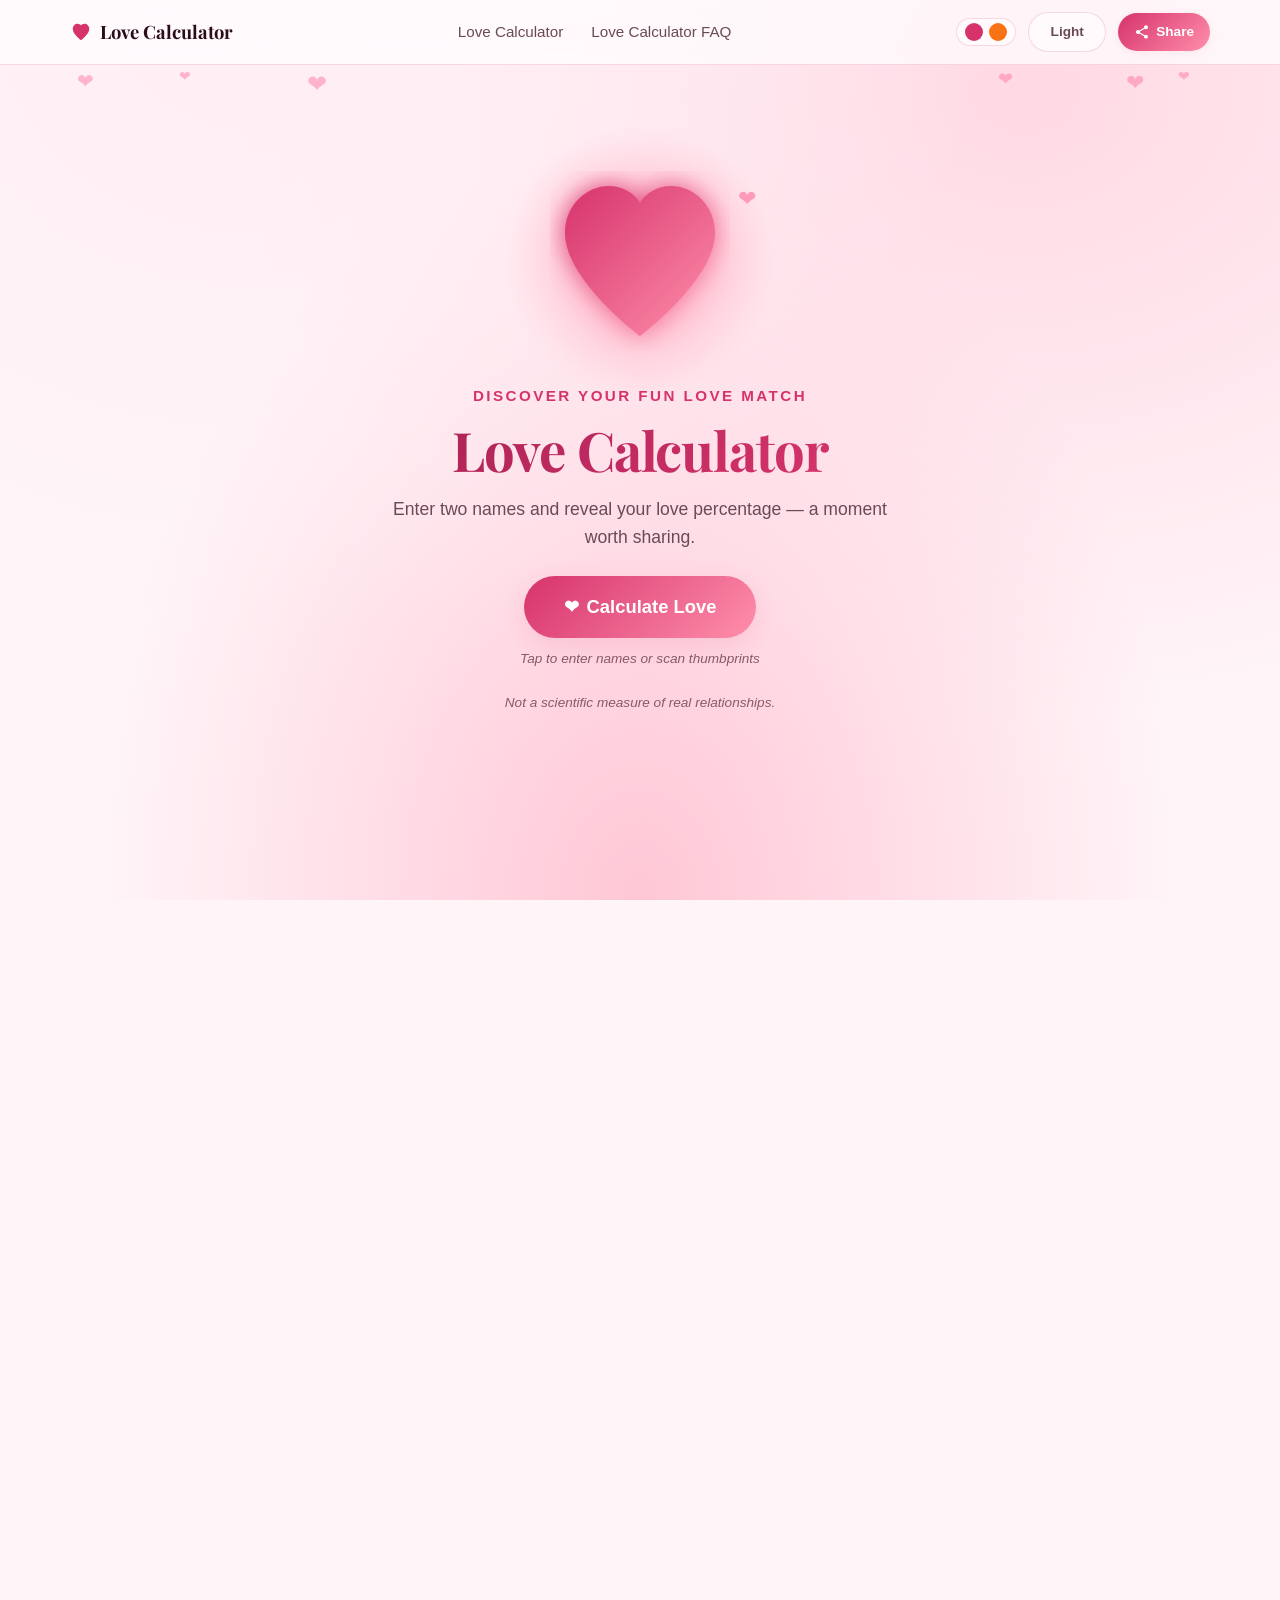
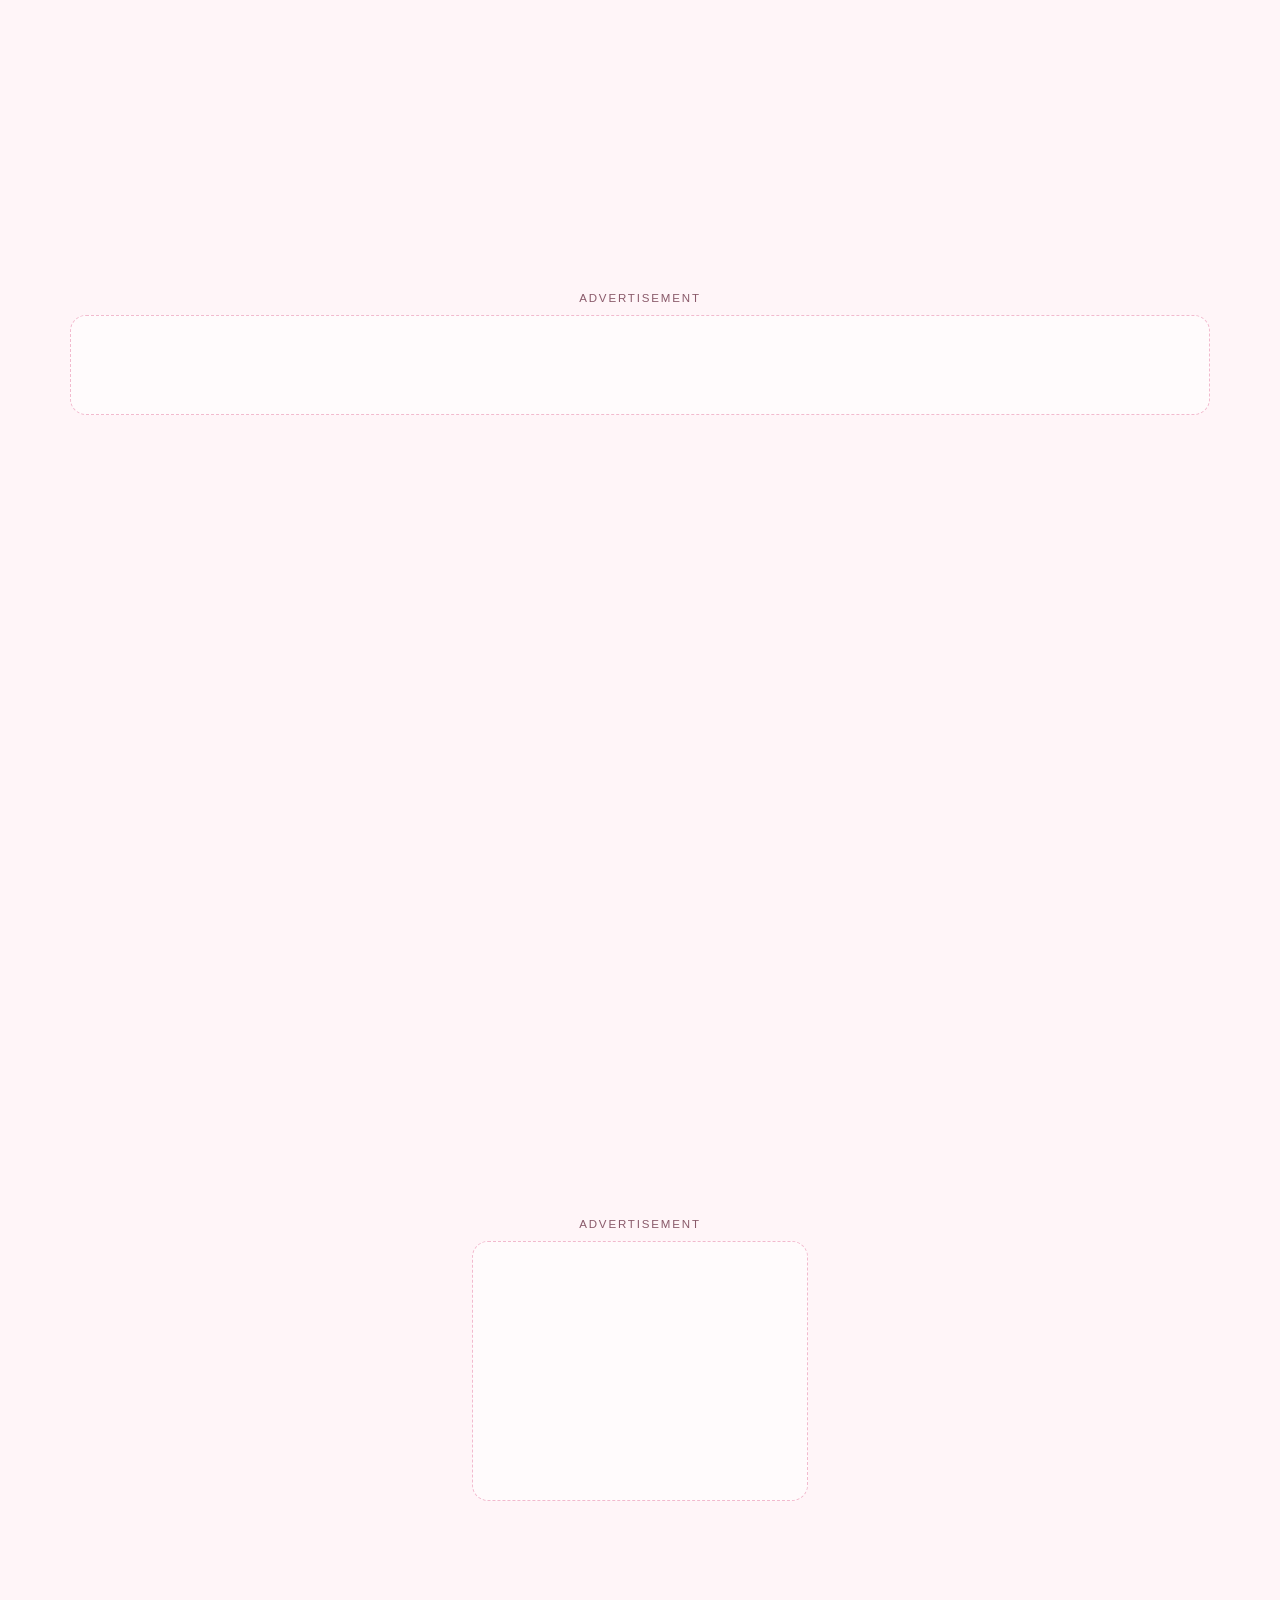
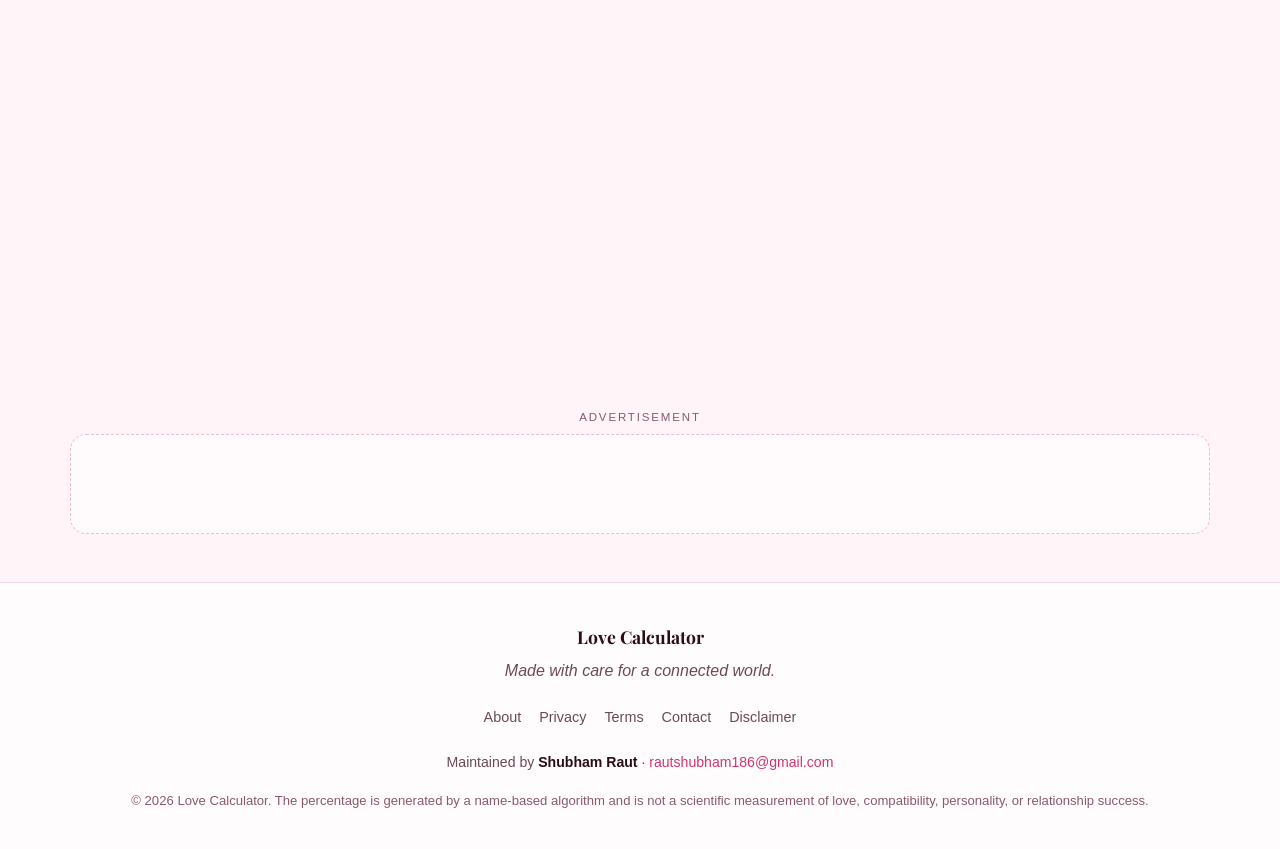
==== index.html @ 9499180d "Add files via upload" ====
<!doctype html>
<html lang="en">
<head>
  <meta charset="utf-8" />
  <meta name="viewport" content="width=device-width, initial-scale=1, viewport-fit=cover" />

  <!-- SEO meta is finalized by seo.js at runtime; these are safe static fallbacks. -->
  <title>Love Calculator — Fun Love Match Percentage</title>
  <meta name="description" content="Enter two names and reveal your love percentage. Original algorithm, full Unicode support, mobile-first, accessible, privacy-friendly." />
  <link rel="canonical" href="https://example.com/love-calculator/" />
  <meta name="robots" content="index,follow,max-image-preview:large" />
  <meta name="theme-color" content="#fff5f8" />

  <!-- Open Graph -->
  <meta property="og:type" content="website" />
  <meta property="og:site_name" content="Love Calculator" />
  <meta property="og:title" content="Love Calculator — Fun Love Match Percentage" />
  <meta property="og:description" content="Enter two names and reveal your love percentage. Original algorithm, full Unicode support, mobile-first, accessible, privacy-friendly." />
  <meta property="og:url" content="https://example.com/love-calculator/" />
  <meta property="og:image" content="https://example.com/love-calculator/og-cover.png" />
  <meta property="og:image:alt" content="Two names inside a glowing heart with a love percentage." />

  <!-- Twitter / X -->
  <meta name="twitter:card" content="summary_large_image" />
  <meta name="twitter:title" content="Love Calculator — Fun Love Match Percentage" />
  <meta name="twitter:description" content="Enter two names and reveal your love percentage. Original algorithm, full Unicode support, mobile-first, accessible, privacy-friendly." />
  <meta name="twitter:image" content="https://example.com/love-calculator/og-cover.png" />
  <meta name="twitter:image:alt" content="Two names inside a glowing heart with a love percentage." />

  <!-- Favicon (inline SVG heart) -->
  <link rel="icon" href="data:image/svg+xml;utf8,<svg xmlns='http://www.w3.org/2000/svg' viewBox='0 0 32 32'><path fill='%23d6336c' d='M16 28S4 19 4 11.5C4 7 7.5 4 11 4c2.2 0 4.1 1.1 5 2.7C16.9 5.1 18.8 4 21 4c3.5 0 7 3 7 7.5C28 19 16 28 16 28z'/></svg>" />

  <!-- Fonts -->
  <link rel="preconnect" href="https://fonts.googleapis.com" />
  <link rel="preconnect" href="https://fonts.gstatic.com" crossorigin />
  <link rel="stylesheet" href="https://fonts.googleapis.com/css2?family=Playfair+Display:wght@600;700;800&display=swap" />

  <!-- App styles -->
  <link rel="stylesheet" href="styles.css" />

  <!-- Prevent theme flash: apply stored theme + palette before paint -->
  <script>
    (function () {
      try {
        var stored = localStorage.getItem('lc-theme');
        var theme = (stored === 'light' || stored === 'dark') ? stored : 'light';
        document.documentElement.setAttribute('data-theme', theme);
        var palette = localStorage.getItem('lc-palette');
        var validPalettes = ['rose', 'midnight', 'ocean', 'aurora', 'sunset'];
        if (!palette || validPalettes.indexOf(palette) === -1) palette = 'rose';
        document.documentElement.setAttribute('data-palette', palette);
      } catch (e) {
        document.documentElement.setAttribute('data-theme', 'light');
        document.documentElement.setAttribute('data-palette', 'rose');
      }
    })();
  </script>
</head>
<body>
  <!-- =================================================================
       A. Header / Nav
       ================================================================= -->
  <header class="lc-header" role="banner">
    <div class="lc-header__inner">
      <a href="#top" class="lc-brand" aria-label="Love Calculator — home">
        <span class="lc-brand__heart" aria-hidden="true"></span>
        <span id="lc-brand">Love Calculator</span>
      </a>
      <nav class="lc-nav" aria-label="Primary">
        <a href="#calculator" id="lc-nav-calculator">Love Calculator</a>
        <a href="#faq" id="lc-nav-faq">Love Calculator FAQ</a>
      </nav>
      <div class="lc-header-controls">
        <div class="lc-palette-picker" role="radiogroup" aria-label="Color theme">
          <button type="button" class="lc-palette-swatch" data-palette="rose"    aria-label="Rose Romance palette"  style="--swatch-color:#d6336c"></button>
          <button type="button" class="lc-palette-swatch" data-palette="sunset"  aria-label="Sunset Glow palette"   style="--swatch-color:#f97316"></button>
        </div>
        <button type="button" class="lc-theme-toggle" id="lc-theme-toggle" aria-label="Light / Dark. Click to change.">Light</button>
        <button type="button" class="lc-share-site-btn" id="lc-share-site" aria-label="Share this website">
          <svg viewBox="0 0 24 24" aria-hidden="true"><path fill="currentColor" d="M18 16.08c-.76 0-1.44.3-1.96.77L8.91 12.7c.05-.23.09-.46.09-.7s-.04-.47-.09-.7l7.05-4.11c.54.5 1.25.81 2.04.81 1.66 0 3-1.34 3-3s-1.34-3-3-3-3 1.34-3 3c0 .24.04.47.09.7L8.04 9.81C7.5 9.31 6.79 9 6 9c-1.66 0-3 1.34-3 3s1.34 3 3 3c.79 0 1.5-.31 2.04-.81l7.12 4.16c-.05.21-.08.43-.08.65 0 1.61 1.31 2.92 2.92 2.92s2.92-1.31 2.92-2.92-1.31-2.92-2.92-2.92z"/></svg>
          <span>Share</span>
        </button>
      </div>
    </div>
  </header>

  <!-- Desktop sidebar ads (visible only on wide screens via CSS) -->
  <aside class="lc-sidebar-ad lc-sidebar-ad--left" aria-label="Advertisement">
    <span class="lc-ad-label">Advertisement</span>
    <div class="lc-ad__slot"><!-- AdSense sidebar left — replace at deploy --></div>
  </aside>
  <aside class="lc-sidebar-ad lc-sidebar-ad--right" aria-label="Advertisement">
    <span class="lc-ad-label">Advertisement</span>
    <div class="lc-ad__slot"><!-- AdSense sidebar right — replace at deploy --></div>
  </aside>

  <main id="top">
    <!-- =================================================================
         B. Hero
         ================================================================= -->
    <section class="lc-hero" aria-labelledby="lc-hero-title">
      <div class="lc-hero__deco" aria-hidden="true">
        <span style="left:6%;  font-size:20px; animation-delay: 0s;">&#10084;</span>
        <span style="left:14%; font-size:14px; animation-delay: 1.5s;">&#10084;</span>
        <span style="left:24%; font-size:24px; animation-delay: 3s;">&#10084;</span>
        <span style="left:78%; font-size:18px; animation-delay: 0.8s;">&#10084;</span>
        <span style="left:88%; font-size:22px; animation-delay: 2.2s;">&#10084;</span>
        <span style="left:92%; font-size:14px; animation-delay: 4s;">&#10084;</span>
      </div>
      <div class="lc-hero__inner">
        <div class="lc-hero__visual" aria-hidden="true">
          <svg class="lc-hero__heart-svg" viewBox="0 0 32 32">
            <defs>
              <linearGradient id="lc-heart-grad" x1="0%" y1="0%" x2="100%" y2="100%">
                <stop offset="0%" stop-color="var(--lc-primary)"/>
                <stop offset="100%" stop-color="var(--lc-accent)"/>
              </linearGradient>
              <filter id="lc-heart-glow">
                <feGaussianBlur stdDeviation="2" result="blur"/>
                <feMerge>
                  <feMergeNode in="blur"/>
                  <feMergeNode in="SourceGraphic"/>
                </feMerge>
              </filter>
            </defs>
            <path d="M16 28S4 19 4 11.5C4 7 7.5 4 11 4c2.2 0 4.1 1.1 5 2.7C16.9 5.1 18.8 4 21 4c3.5 0 7 3 7 7.5C28 19 16 28 16 28z"
                  fill="url(#lc-heart-grad)" filter="url(#lc-heart-glow)"/>
          </svg>
        </div>
        <p class="lc-hero__subtitle" id="lc-hero-subtitle">Discover your fun Love Match</p>
        <h1 class="lc-hero__title" id="lc-hero-title">Love Calculator</h1>
        <p class="lc-hero__desc" id="lc-hero-desc">Enter two names and reveal your love percentage — a moment worth sharing.</p>
        <button type="button" class="lc-hero__cta" id="lc-hero-cta">
          <span aria-hidden="true">&#10084;</span>
          <span id="lc-hero-cta-text">Calculate Love</span>
        </button>
        <p class="lc-hero__cta-hint" id="lc-hero-cta-hint">Tap to enter names or scan thumbprints</p>
        <p class="lc-hero__disclaimer" id="lc-hero-disclaimer">Not a scientific measure of real relationships.</p>
      </div>
    </section>

    <!-- =================================================================
         C. Calculator card
         ================================================================= -->
    <section class="lc-section lc-section--tight" id="calculator" aria-labelledby="lc-calculator-title">
      <div class="lc-container">
        <div class="lc-card lc-calculator" id="lc-calculator">
          <h2 class="lc-calculator__title" id="lc-calculator-title">Love Calculator</h2>
          <p class="lc-calculator__hint" id="lc-calc-intro">Enter two names, scan your thumbprints, or use both — any language, any script, any country. Then press Calculate Love.</p>

          <form class="lc-form" id="lc-calc-form" novalidate>
            <div class="lc-form-names" id="lc-form-names">
              <div class="lc-field">
                <label for="lc-name1">Your Name</label>
                <div class="lc-input-wrap">
                  <input
                    type="text"
                    id="lc-name1"
                    name="name1"
                    class="lc-input"
                    placeholder="Type a name…"
                    autocomplete="off"
                    autocorrect="off"
                    autocapitalize="words"
                    spellcheck="false"
                    maxlength="60"
                    aria-describedby="lc-count1"
                    enterkeyhint="next"
                  />
                  <button type="button" class="lc-input-clear" id="lc-name1-clear" aria-label="Clear first name">&times;</button>
                </div>
                <span class="lc-count" id="lc-count1" aria-live="polite">0 / 60 chars</span>
              </div>

              <div class="lc-field">
                <label for="lc-name2">Partner&rsquo;s Name</label>
                <div class="lc-input-wrap">
                  <input
                    type="text"
                    id="lc-name2"
                    name="name2"
                    class="lc-input"
                    placeholder="Type another name…"
                    autocomplete="off"
                    autocorrect="off"
                    autocapitalize="words"
                    spellcheck="false"
                    maxlength="60"
                    aria-describedby="lc-count2"
                    enterkeyhint="go"
                  />
                  <button type="button" class="lc-input-clear" id="lc-name2-clear" aria-label="Clear second name">&times;</button>
                </div>
                <span class="lc-count" id="lc-count2" aria-live="polite">0 / 60 chars</span>
              </div>
            </div>

            <div class="lc-form-thumb" id="lc-form-thumb">
              <p class="lc-thumb-hint" id="lc-thumb-hint">You can use names, thumbprints, or both — whichever you like. Press each thumb pad briefly to scan.</p>
              <div class="lc-thumbpads">
                <div class="lc-thumbpad-wrap">
                  <div class="lc-thumbpad" id="lc-thumb1" role="button" tabindex="0"
                       aria-label="Person 1 thumbprint pad — press briefly to scan">
                    <svg class="lc-thumbpad-svg" viewBox="0 0 200 240" aria-hidden="true">
                      <defs>
                        <linearGradient id="lc-thumb-grad-1" x1="0%" y1="0%" x2="0%" y2="100%">
                          <stop offset="0%" stop-color="var(--lc-primary-soft)" stop-opacity="0.18"/>
                          <stop offset="100%" stop-color="var(--lc-primary)" stop-opacity="0.06"/>
                        </linearGradient>
                        <clipPath id="lc-thumb-clip-1">
                          <path d="M100 20 C60 20 40 55 40 100 C40 140 45 180 60 210 C70 228 85 235 100 235 C115 235 130 228 140 210 C155 180 160 140 160 100 C160 55 140 20 100 20 Z"/>
                        </clipPath>
                      </defs>
                      <!-- Thumb-shaped body -->
                      <path d="M100 20 C60 20 40 55 40 100 C40 140 45 180 60 210 C70 228 85 235 100 235 C115 235 130 228 140 210 C155 180 160 140 160 100 C160 55 140 20 100 20 Z"
                            fill="url(#lc-thumb-grad-1)" stroke="var(--lc-border-strong)" stroke-width="2.5"/>
                      <!-- Default fingerprint ridges (shown before scan) -->
                      <g class="lc-thumb-ridges lc-thumb-ridges--default" data-target="1" clip-path="url(#lc-thumb-clip-1)">
                        <path d="M100 60 Q70 65 65 90 Q60 120 68 155 Q75 185 88 210" fill="none" stroke="var(--lc-primary)" stroke-width="1.5" opacity="0.25"/>
                        <path d="M100 55 Q65 60 58 90 Q52 125 62 162 Q70 192 85 215" fill="none" stroke="var(--lc-primary)" stroke-width="1.5" opacity="0.22"/>
                        <path d="M100 50 Q60 55 51 90 Q44 130 56 170 Q66 200 82 222" fill="none" stroke="var(--lc-primary)" stroke-width="1.5" opacity="0.18"/>
                        <path d="M100 65 Q75 70 72 90 Q68 120 75 150 Q82 178 92 200" fill="none" stroke="var(--lc-primary)" stroke-width="1.5" opacity="0.28"/>
                        <path d="M100 70 Q80 75 78 92 Q75 118 80 145 Q86 172 95 195" fill="none" stroke="var(--lc-primary)" stroke-width="1.5" opacity="0.3"/>
                        <path d="M100 75 Q85 80 84 94 Q82 115 86 140 Q91 165 98 188" fill="none" stroke="var(--lc-primary)" stroke-width="1.5" opacity="0.32"/>
                        <path d="M100 80 Q90 84 90 96 Q88 113 92 135 Q96 158 100 180" fill="none" stroke="var(--lc-primary)" stroke-width="1.5" opacity="0.34"/>
                        <path d="M100 85 Q95 88 96 98 Q95 110 98 130 Q100 152 103 172" fill="none" stroke="var(--lc-primary)" stroke-width="1.5" opacity="0.36"/>
                        <path d="M100 90 Q100 92 102 100 Q102 110 104 125 Q106 145 108 162" fill="none" stroke="var(--lc-primary)" stroke-width="1.5" opacity="0.38"/>
                        <path d="M100 95 Q103 97 106 102 Q108 112 110 122 Q112 138 113 155" fill="none" stroke="var(--lc-primary)" stroke-width="1.5" opacity="0.36"/>
                        <!-- Central whorl -->
                        <ellipse cx="100" cy="115" rx="14" ry="20" fill="none" stroke="var(--lc-primary)" stroke-width="1.5" opacity="0.4"/>
                        <ellipse cx="100" cy="115" rx="8" ry="13" fill="none" stroke="var(--lc-primary)" stroke-width="1.5" opacity="0.42"/>
                        <ellipse cx="100" cy="113" rx="3" ry="6" fill="none" stroke="var(--lc-primary)" stroke-width="1.5" opacity="0.44"/>
                      </g>
                      <!-- Scanned ridges (rendered by app.js after scan) -->
                      <g class="lc-thumb-ridges lc-thumb-ridges--scanned" data-target="1" clip-path="url(#lc-thumb-clip-1)"></g>
                      <!-- Scan line -->
                      <line class="lc-thumb-scan" x1="40" x2="160" y1="120" y2="120" stroke="var(--lc-primary)" stroke-width="2.5" stroke-linecap="round" opacity="0"/>
                      <!-- Label -->
                      <text class="lc-thumb-text" x="100" y="125" text-anchor="middle" fill="var(--lc-text-muted)" font-size="13" font-weight="700" letter-spacing="2">TAP</text>
                    </svg>
                    <!-- Circular progress ring overlay (animates during scan) -->
                    <svg class="lc-thumb-progress" viewBox="0 0 200 240" aria-hidden="true">
                      <circle class="lc-thumb-progress-track" cx="100" cy="120" r="110" fill="none" stroke="var(--lc-border)" stroke-width="3" opacity="0.4"/>
                      <circle class="lc-thumb-progress-fill" cx="100" cy="120" r="110" fill="none" stroke="var(--lc-primary)" stroke-width="3" stroke-linecap="round"/>
                    </svg>
                    <span class="lc-thumbpad-label" id="lc-thumb1-label">Press your thumb here</span>
                    <span class="lc-thumbpad-status" id="lc-thumb1-status" aria-live="polite"></span>
                  </div>
                  <button type="button" class="lc-thumbpad-reset" id="lc-thumb1-reset" hidden>Re-scan</button>
                </div>
                <div class="lc-thumbpad-wrap">
                  <div class="lc-thumbpad" id="lc-thumb2" role="button" tabindex="0"
                       aria-label="Person 2 thumbprint pad — press briefly to scan">
                    <svg class="lc-thumbpad-svg" viewBox="0 0 200 240" aria-hidden="true">
                      <defs>
                        <linearGradient id="lc-thumb-grad-2" x1="0%" y1="0%" x2="0%" y2="100%">
                          <stop offset="0%" stop-color="var(--lc-primary-soft)" stop-opacity="0.18"/>
                          <stop offset="100%" stop-color="var(--lc-primary)" stop-opacity="0.06"/>
                        </linearGradient>
                        <clipPath id="lc-thumb-clip-2">
                          <path d="M100 20 C60 20 40 55 40 100 C40 140 45 180 60 210 C70 228 85 235 100 235 C115 235 130 228 140 210 C155 180 160 140 160 100 C160 55 140 20 100 20 Z"/>
                        </clipPath>
                      </defs>
                      <path d="M100 20 C60 20 40 55 40 100 C40 140 45 180 60 210 C70 228 85 235 100 235 C115 235 130 228 140 210 C155 180 160 140 160 100 C160 55 140 20 100 20 Z"
                            fill="url(#lc-thumb-grad-2)" stroke="var(--lc-border-strong)" stroke-width="2.5"/>
                      <g class="lc-thumb-ridges lc-thumb-ridges--default" data-target="2" clip-path="url(#lc-thumb-clip-2)">
                        <path d="M100 60 Q70 65 65 90 Q60 120 68 155 Q75 185 88 210" fill="none" stroke="var(--lc-primary)" stroke-width="1.5" opacity="0.25"/>
                        <path d="M100 55 Q65 60 58 90 Q52 125 62 162 Q70 192 85 215" fill="none" stroke="var(--lc-primary)" stroke-width="1.5" opacity="0.22"/>
                        <path d="M100 50 Q60 55 51 90 Q44 130 56 170 Q66 200 82 222" fill="none" stroke="var(--lc-primary)" stroke-width="1.5" opacity="0.18"/>
                        <path d="M100 65 Q75 70 72 90 Q68 120 75 150 Q82 178 92 200" fill="none" stroke="var(--lc-primary)" stroke-width="1.5" opacity="0.28"/>
                        <path d="M100 70 Q80 75 78 92 Q75 118 80 145 Q86 172 95 195" fill="none" stroke="var(--lc-primary)" stroke-width="1.5" opacity="0.3"/>
                        <path d="M100 75 Q85 80 84 94 Q82 115 86 140 Q91 165 98 188" fill="none" stroke="var(--lc-primary)" stroke-width="1.5" opacity="0.32"/>
                        <path d="M100 80 Q90 84 90 96 Q88 113 92 135 Q96 158 100 180" fill="none" stroke="var(--lc-primary)" stroke-width="1.5" opacity="0.34"/>
                        <path d="M100 85 Q95 88 96 98 Q95 110 98 130 Q100 152 103 172" fill="none" stroke="var(--lc-primary)" stroke-width="1.5" opacity="0.36"/>
                        <path d="M100 90 Q100 92 102 100 Q102 110 104 125 Q106 145 108 162" fill="none" stroke="var(--lc-primary)" stroke-width="1.5" opacity="0.38"/>
                        <path d="M100 95 Q103 97 106 102 Q108 112 110 122 Q112 138 113 155" fill="none" stroke="var(--lc-primary)" stroke-width="1.5" opacity="0.36"/>
                        <ellipse cx="100" cy="115" rx="14" ry="20" fill="none" stroke="var(--lc-primary)" stroke-width="1.5" opacity="0.4"/>
                        <ellipse cx="100" cy="115" rx="8" ry="13" fill="none" stroke="var(--lc-primary)" stroke-width="1.5" opacity="0.42"/>
                        <ellipse cx="100" cy="113" rx="3" ry="6" fill="none" stroke="var(--lc-primary)" stroke-width="1.5" opacity="0.44"/>
                      </g>
                      <g class="lc-thumb-ridges lc-thumb-ridges--scanned" data-target="2" clip-path="url(#lc-thumb-clip-2)"></g>
                      <line class="lc-thumb-scan" x1="40" x2="160" y1="120" y2="120" stroke="var(--lc-primary)" stroke-width="2.5" stroke-linecap="round" opacity="0"/>
                      <text class="lc-thumb-text" x="100" y="125" text-anchor="middle" fill="var(--lc-text-muted)" font-size="13" font-weight="700" letter-spacing="2">TAP</text>
                    </svg>
                    <!-- Circular progress ring overlay (animates during scan) -->
                    <svg class="lc-thumb-progress" viewBox="0 0 200 240" aria-hidden="true">
                      <circle class="lc-thumb-progress-track" cx="100" cy="120" r="110" fill="none" stroke="var(--lc-border)" stroke-width="3" opacity="0.4"/>
                      <circle class="lc-thumb-progress-fill" cx="100" cy="120" r="110" fill="none" stroke="var(--lc-primary)" stroke-width="3" stroke-linecap="round"/>
                    </svg>
                    <span class="lc-thumbpad-label" id="lc-thumb2-label">Press your partner&rsquo;s thumb here</span>
                    <span class="lc-thumbpad-status" id="lc-thumb2-status" aria-live="polite"></span>
                  </div>
                  <button type="button" class="lc-thumbpad-reset" id="lc-thumb2-reset" hidden>Re-scan</button>
                </div>
              </div>
            </div>

            <button type="button" class="lc-calc-btn" id="lc-calc-btn">
              <span aria-hidden="true">&#10084;</span>
              <span id="lc-calc-btn-text">Calculate Love</span>
            </button>
            <p class="lc-form-hint" id="lc-calc-hint">Press this big pink button when you&rsquo;re ready. Your result appears below.</p>
          </form>
          <!-- Ad slot inside calculator card (after Calculate button) -->
          <aside class="lc-ad lc-ad--inline" aria-label="Advertisement">
            <span class="lc-ad-label">Advertisement</span>
            <div class="lc-ad__slot"><!-- AdSense slot — after Calculate button — replace at deploy --></div>
          </aside>
        </div>
      </div>
    </section>

    <!-- =================================================================
         E. First advertisement area
         ================================================================= -->
    <aside class="lc-ad lc-ad--leaderboard" aria-label="Advertisement">
      <span class="lc-ad-label">Advertisement</span>
      <div class="lc-ad__slot"><!-- AdSense slot 1 — replace with <ins class="adsbygoogle" ...></ins> at deploy --></div>
    </aside>

    <!-- =================================================================
         F. Result section (empty / loading / result)
         ================================================================= -->
    <section class="lc-section lc-section--tight" aria-labelledby="lc-result-heading">
      <h2 class="lc-sr-only" id="lc-result-heading">Your Love Calculator result</h2>
      <div class="lc-container">
        <div class="lc-result-wrap">

          <!-- Empty state -->
          <div class="lc-empty" id="lc-empty" role="status">
            <div class="lc-empty__heart" aria-hidden="true"></div>
            <h3 class="lc-empty__title" id="lc-empty-title">Your result is waiting &#10084;</h3>
            <p class="lc-empty__hint" id="lc-empty-hint">Enter two names above and press Calculate Love.</p>
          </div>

          <!-- Loading state -->
          <div class="lc-loading" id="lc-loading" role="status" aria-live="polite" hidden>
            <div class="lc-loading__heart" aria-hidden="true"></div>
            <h3 class="lc-loading__title" id="lc-loading-title">Reading the stars of your names<span class="lc-loading__dots" aria-hidden="true"><span></span><span></span><span></span></span></h3>
            <p class="lc-loading__hint" id="lc-loading-hint">Just a moment.</p>
          </div>

          <!-- Result -->
          <div class="lc-result" id="lc-result" hidden>
            <div class="lc-result__names" id="lc-result-names" aria-label="Names"></div>

            <div class="lc-score-wrap">
              <svg class="lc-score-ring" viewBox="0 0 220 220" aria-hidden="true">
                <circle class="lc-score-ring__bg" cx="110" cy="110" r="90" />
                <circle class="lc-score-ring__fg" id="lc-progress-ring-fg" cx="110" cy="110" r="90" />
              </svg>
              <div class="lc-score-center">
                <span class="lc-score" id="lc-score">0<span class="lc-score-percent">%</span></span>
                <span class="lc-score-label" id="lc-score-label">Love Match</span>
              </div>
            </div>

            <h3 class="lc-result__title" id="lc-result-title"></h3>
            <p class="lc-result__paragraph" id="lc-result-paragraph"></p>

            <!-- G. Compatibility breakdown (collapsible) -->
            <div class="lc-breakdown-wrap" id="lc-breakdown-wrap">
              <button type="button" class="lc-breakdown-toggle" id="lc-breakdown-toggle" aria-expanded="false" aria-controls="lc-breakdown">
                <span id="lc-breakdown-title">Fun Compatibility Breakdown</span>
                <span class="lc-breakdown-toggle-icon" aria-hidden="true">+</span>
              </button>
              <div class="lc-breakdown" id="lc-breakdown" aria-label="Fun compatibility breakdown" hidden></div>
            </div>

            <p class="lc-challenge" id="lc-challenge">Want to challenge your friend? &#10084;</p>

            <!-- H. Share / copy / reset controls (compact icon buttons) -->
            <div class="lc-result-actions lc-result-actions--compact">
              <button type="button" class="lc-icon-btn lc-icon-btn--primary" id="lc-share"
                      title="Share Result" aria-label="Share Result">
                <svg viewBox="0 0 24 24" aria-hidden="true"><path fill="currentColor" d="M18 16.08c-.76 0-1.44.3-1.96.77L8.91 12.7c.05-.23.09-.46.09-.7s-.04-.47-.09-.7l7.05-4.11c.54.5 1.25.81 2.04.81 1.66 0 3-1.34 3-3s-1.34-3-3-3-3 1.34-3 3c0 .24.04.47.09.7L8.04 9.81C7.5 9.31 6.79 9 6 9c-1.66 0-3 1.34-3 3s1.34 3 3 3c.79 0 1.5-.31 2.04-.81l7.12 4.16c-.05.21-.08.43-.08.65 0 1.61 1.31 2.92 2.92 2.92s2.92-1.31 2.92-2.92-1.31-2.92-2.92-2.92z"/></svg>
              </button>
              <button type="button" class="lc-icon-btn" id="lc-copy"
                      title="Copy Result" aria-label="Copy Result">
                <svg viewBox="0 0 24 24" aria-hidden="true"><path fill="currentColor" d="M16 1H4c-1.1 0-2 .9-2 2v14h2V3h12V1zm3 4H8c-1.1 0-2 .9-2 2v14c0 1.1.9 2 2 2h11c1.1 0 2-.9 2-2V7c0-1.1-.9-2-2-2zm0 16H8V7h11v14z"/></svg>
              </button>
              <span class="lc-action-divider" aria-hidden="true"></span>
              <button type="button" class="lc-icon-btn" id="lc-try-again"
                      title="Calculate Again" aria-label="Calculate Again">
                <svg viewBox="0 0 24 24" aria-hidden="true"><path fill="currentColor" d="M17.65 6.35C16.2 4.9 14.21 4 12 4c-4.42 0-7.99 3.58-7.99 8s3.57 8 7.99 8c3.73 0 6.84-2.55 7.73-6h-2.08c-.82 2.33-3.04 4-5.65 4-3.31 0-6-2.69-6-6s2.69-6 6-6c1.66 0 3.14.69 4.22 1.78L13 11h7V4l-2.35 2.35z"/></svg>
              </button>
              <button type="button" class="lc-icon-btn" id="lc-new-names"
                      title="New Names" aria-label="New Names">
                <svg viewBox="0 0 24 24" aria-hidden="true"><path fill="currentColor" d="M3 17.25V21h3.75L17.81 9.94l-3.75-3.75L3 17.25zM20.71 7.04c.39-.39.39-1.02 0-1.41l-2.34-2.34c-.39-.39-1.02-.39-1.41 0l-1.83 1.83 3.75 3.75 1.83-1.83z"/></svg>
              </button>
              <button type="button" class="lc-icon-btn" id="lc-reset"
                      title="Reset" aria-label="Reset">
                <svg viewBox="0 0 24 24" aria-hidden="true"><path fill="currentColor" d="M19 6.41L17.59 5 12 10.59 6.41 5 5 6.41 10.59 12 5 17.59 6.41 19 12 13.41 17.59 19 19 17.59 13.41 12z"/></svg>
              </button>
            </div>

            <!-- I2. Past / Present / Future love timeline -->
            <div class="lc-timeline" id="lc-timeline" aria-labelledby="lc-timeline-title">
              <div class="lc-timeline__head">
                <h3 class="lc-timeline__title" id="lc-timeline-title">Your Love Timeline</h3>
                <p class="lc-timeline__sub" id="lc-timeline-sub"></p>
              </div>
              <div class="lc-timeline__grid">
                <article class="lc-timeline-card lc-timeline-card--past" id="lc-timeline-past">
                  <div class="lc-timeline-card__phase" id="lc-timeline-past-phase">Past</div>
                  <div class="lc-timeline-card__score-wrap">
                    <span class="lc-timeline-card__score" id="lc-timeline-past-score">0%</span>
                  </div>
                  <h4 class="lc-timeline-card__title" id="lc-timeline-past-title"></h4>
                  <p class="lc-timeline-card__hint" id="lc-timeline-past-hint"></p>
                  <p class="lc-timeline-card__para" id="lc-timeline-past-para"></p>
                </article>
                <article class="lc-timeline-card lc-timeline-card--present" id="lc-timeline-present">
                  <div class="lc-timeline-card__phase" id="lc-timeline-present-phase">Present</div>
                  <div class="lc-timeline-card__score-wrap">
                    <span class="lc-timeline-card__score" id="lc-timeline-present-score">0%</span>
                  </div>
                  <h4 class="lc-timeline-card__title" id="lc-timeline-present-title"></h4>
                  <p class="lc-timeline-card__hint" id="lc-timeline-present-hint"></p>
                  <p class="lc-timeline-card__para" id="lc-timeline-present-para"></p>
                </article>
                <article class="lc-timeline-card lc-timeline-card--future" id="lc-timeline-future">
                  <div class="lc-timeline-card__phase" id="lc-timeline-future-phase">Future</div>
                  <div class="lc-timeline-card__score-wrap">
                    <span class="lc-timeline-card__score" id="lc-timeline-future-score">0%</span>
                  </div>
                  <h4 class="lc-timeline-card__title" id="lc-timeline-future-title"></h4>
                  <p class="lc-timeline-card__hint" id="lc-timeline-future-hint"></p>
                  <p class="lc-timeline-card__para" id="lc-timeline-future-para"></p>
                </article>
              </div>
            </div>
          </div>

          <!-- SR-only result announcement -->
          <div class="lc-sr-only" id="lc-sr-result" role="status" aria-live="polite"></div>

          <!-- Ad slot inside result section (after timeline) -->
          <aside class="lc-ad lc-ad--inline" aria-label="Advertisement">
            <span class="lc-ad-label">Advertisement</span>
            <div class="lc-ad__slot"><!-- AdSense slot — inside result — replace at deploy --></div>
          </aside>
        </div>
      </div>
    </section>

    <!-- =================================================================
         K. FAQ
         ================================================================= -->
    <section class="lc-section" id="faq" aria-labelledby="lc-faq-title">
      <div class="lc-container">
        <div class="lc-section__head">
          <h2 id="lc-faq-title">Frequently Asked Questions</h2>
        </div>
        <div class="lc-faq-list" id="lc-faq-list"></div>
      </div>
    </section>

    <!-- =================================================================
         N. Second advertisement area
         ================================================================= -->
    <aside class="lc-ad lc-ad--rectangle" aria-label="Advertisement">
      <span class="lc-ad-label">Advertisement</span>
      <div class="lc-ad__slot"><!-- AdSense slot 2 — replace at deploy --></div>
    </aside>

    <!-- =================================================================
         O. Additional educational / search-intent content
         ================================================================= -->
    <section class="lc-section" aria-labelledby="lc-edu-title">
      <div class="lc-container">
        <div class="lc-edu">
          <div class="lc-section__head" style="text-align:left;">
            <h2 id="lc-edu-title">About Love Calculators</h2>
            <p class="lc-section__lead" id="lc-edu-lead"></p>
          </div>

          <h2 id="lc-edu-h2-what">What is a love calculator, really?</h2>
          <p id="lc-edu-p-what"></p>

          <h2 id="lc-edu-h2-why">Why do people enjoy them?</h2>
          <p id="lc-edu-p-why"></p>

          <h2 id="lc-edu-h2-limit">What a love calculator cannot do</h2>
          <p id="lc-edu-p-limit"></p>

          <h2 id="lc-edu-h2-real">What actually makes a relationship work</h2>
          <p id="lc-edu-p-real"></p>
        </div>
      </div>
    </section>

    <!-- =================================================================
         P. Third advertisement area
         ================================================================= -->
    <aside class="lc-ad lc-ad--leaderboard" aria-label="Advertisement">
      <span class="lc-ad-label">Advertisement</span>
      <div class="lc-ad__slot"><!-- AdSense slot 3 — replace at deploy --></div>
    </aside>
  </main>

  <!-- =================================================================
       Modal panel for footer link content (About / Privacy / Terms / Contact / Disclaimer)
       ================================================================= -->
  <div class="lc-tab-modal" id="lc-tab-modal" hidden role="dialog" aria-modal="true" aria-labelledby="lc-tab-modal-title">
    <div class="lc-tab-modal__backdrop" id="lc-tab-modal-backdrop"></div>
    <div class="lc-tab-modal__panel">
      <div class="lc-tab-modal__header">
        <h2 class="lc-tab-modal__title" id="lc-tab-modal-title"></h2>
        <button type="button" class="lc-tab-modal__close" id="lc-tab-modal-close" aria-label="Close">
          <svg viewBox="0 0 24 24" aria-hidden="true"><path fill="currentColor" d="M19 6.41L17.59 5 12 10.59 6.41 5 5 6.41 10.59 12 5 17.59 6.41 19 12 13.41 17.59 19 19 17.59 13.41 12z"/></svg>
        </button>
      </div>
      <div class="lc-tab-modal__body" id="lc-tab-modal-body"></div>
    </div>
  </div>

  <!-- =================================================================
       Q. Footer
       ================================================================= -->
  <footer class="lc-footer" role="contentinfo">
    <div class="lc-footer__inner">
      <div class="lc-footer__brand">
        <span id="lc-brand-footer">Love Calculator</span>
      </div>
      <p class="lc-footer__tagline" id="lc-footer-tagline">Made with care for a connected world.</p>
      <nav class="lc-footer__links" aria-label="Footer">
        <a href="javascript:void(0)" data-tab="about" id="lc-footer-about">About</a>
        <a href="javascript:void(0)" data-tab="privacy" id="lc-footer-privacy">Privacy</a>
        <a href="javascript:void(0)" data-tab="terms" id="lc-footer-terms">Terms</a>
        <a href="javascript:void(0)" data-tab="contact" id="lc-footer-contact">Contact</a>
        <a href="javascript:void(0)" data-tab="disclaimer" id="lc-footer-disclaimer">Disclaimer</a>
      </nav>
      <p class="lc-footer__contact-line">
        Maintained by <strong>Shubham Raut</strong> &middot; <a href="mailto:rautshubham186@gmail.com">rautshubham186@gmail.com</a>
      </p>
      <p class="lc-footer__copy">
        &copy; <span id="lc-year">2026</span> Love Calculator. The percentage is generated by a name-based algorithm and is not a scientific measurement of love, compatibility, personality, or relationship success.
      </p>
    </div>
  </footer>

  <!-- Toast -->
  <div class="lc-toast" id="lc-toast" role="status" aria-live="polite"></div>

  <!-- =================================================================
       Scripts — order matters.
       translations.js exposes LoveCalc.i18n (used by international.js for fallback text).
       international.js exposes LoveCalc.international (used by calculator.js).
       calculator.js exposes LoveCalc.calculator (used by app.js).
       animation.js, theme.js, sharing.js, seo.js are independent.
       app.js is last; it wires everything to the DOM.
       ================================================================= -->
  <script src="js/translations.js?v=20" defer></script>
  <script src="js/international.js?v=20" defer></script>
  <script src="js/calculator.js?v=20" defer></script>
  <script src="js/animation.js?v=20" defer></script>
  <script src="js/theme.js?v=20" defer></script>
  <script src="js/sharing.js?v=20" defer></script>
  <script src="js/seo.js?v=20" defer></script>
  <script src="js/app.js?v=20" defer></script>

  <script>
    // Set current year in footer
    document.addEventListener('DOMContentLoaded', function () {
      var y = document.getElementById('lc-year');
      if (y) y.textContent = String(new Date().getFullYear());
    });
  </script>
</body>
</html>
---- styles.css ----
/* =====================================================================
   Love Calculator — styles.css
   Premium design system. Light / Dark / System themes.
   Mobile-first. GPU-friendly animations. Accessible focus states.
   ===================================================================== */

/* ---------------------------------------------------------------------
   1. Design tokens
   --------------------------------------------------------------------- */
:root {
  /* Brand palette — light theme defaults */
  --lc-bg:            #fff5f8;
  --lc-bg-2:          #ffe4ec;
  --lc-bg-grad-1:     #ffeef4;
  --lc-bg-grad-2:     #ffd9e4;
  --lc-bg-grad-3:     #ffc7d6;
  --lc-surface:       rgba(255, 255, 255, 0.72);
  --lc-surface-solid: #ffffff;
  --lc-surface-2:     rgba(255, 255, 255, 0.55);
  --lc-border:        rgba(214, 51, 108, 0.18);
  --lc-border-strong: rgba(214, 51, 108, 0.32);

  --lc-text:          #2a0d18;
  --lc-text-muted:    #6b4a58;
  --lc-text-soft:     #8a5a6a;

  --lc-primary:       #d6336c;
  --lc-primary-soft:  #ff6b9d;
  --lc-primary-deep:  #a01e4f;
  --lc-accent:        #ff8fab;
  --lc-gold:          #d4a017;

  --lc-error:         #c0392b;
  --lc-error-bg:      #fdecea;

  --lc-ring-bg:       rgba(214, 51, 108, 0.12);

  --lc-shadow-sm: 0 2px 8px rgba(214, 51, 108, 0.08);
  --lc-shadow-md: 0 8px 24px rgba(214, 51, 108, 0.12);
  --lc-shadow-lg: 0 20px 60px rgba(214, 51, 108, 0.18);
  --lc-shadow-glow: 0 0 40px rgba(255, 143, 171, 0.45);

  --lc-radius-sm: 10px;
  --lc-radius-md: 16px;
  --lc-radius-lg: 24px;
  --lc-radius-pill: 999px;

  --lc-font-display: 'Playfair Display', 'Georgia', 'Times New Roman', serif;
  --lc-font-body:    -apple-system, BlinkMacSystemFont, 'Segoe UI', Roboto, 'Helvetica Neue', Arial, 'Noto Sans', 'Noto Sans SC', 'Noto Sans Devanagari', 'Noto Sans Arabic', sans-serif;

  --lc-maxw:    1180px;
  --lc-maxw-sm: 720px;
  --lc-maxw-xs: 540px;

  --lc-ease: cubic-bezier(0.2, 0.7, 0.2, 1);
  --lc-dur:   280ms;

  /* Result-driven (set per result) */
  --lc-result-primary: #d6336c;
  --lc-result-accent:  #ff8fab;
  --lc-result-glow:    rgba(255, 143, 171, 0.45);
}

/* Dark theme — its own design, not an invert */
[data-theme="dark"] {
  --lc-bg:            #1a0d18;
  --lc-bg-2:          #22101f;
  --lc-bg-grad-1:     #1c0c19;
  --lc-bg-grad-2:     #2a0f23;
  --lc-bg-grad-3:     #3a1430;
  --lc-surface:       rgba(40, 18, 32, 0.7);
  --lc-surface-solid: #2a1320;
  --lc-surface-2:     rgba(60, 26, 44, 0.55);
  --lc-border:        rgba(255, 143, 171, 0.18);
  --lc-border-strong: rgba(255, 143, 171, 0.32);

  --lc-text:          #fff0f4;
  --lc-text-muted:    #d8b5c4;
  --lc-text-soft:     #b88aa0;

  --lc-primary:       #ff6b9d;
  --lc-primary-soft:  #ff9bc2;
  --lc-primary-deep:  #ff4d8d;
  --lc-accent:        #ffb6c1;
  --lc-gold:          #ffd24a;

  --lc-ring-bg:       rgba(255, 143, 171, 0.18);

  --lc-shadow-sm: 0 2px 8px rgba(0, 0, 0, 0.35);
  --lc-shadow-md: 0 8px 24px rgba(0, 0, 0, 0.4);
  --lc-shadow-lg: 0 20px 60px rgba(0, 0, 0, 0.5);
  --lc-shadow-glow: 0 0 40px rgba(255, 107, 157, 0.4);
}

/* When in system mode, the HTML attribute is set by theme.js based on
   the actual system preference — so we don't need a separate media
   query here. The attribute always wins. */

/* ---------------------------------------------------------------------
   2. Reset & base
   --------------------------------------------------------------------- */
*, *::before, *::after { box-sizing: border-box; }
html { -webkit-text-size-adjust: 100%; scroll-behavior: smooth; overflow-x: hidden; max-width: 100vw; }
html:focus-within { scroll-behavior: smooth; }

body {
  margin: 0;
  font-family: var(--lc-font-body);
  font-size: 16px;
  line-height: 1.6;
  color: var(--lc-text);
  background:
    radial-gradient(ellipse at 20% 0%, var(--lc-bg-grad-1) 0%, transparent 50%),
    radial-gradient(ellipse at 80% 10%, var(--lc-bg-grad-2) 0%, transparent 55%),
    radial-gradient(ellipse at 50% 100%, var(--lc-bg-grad-3) 0%, transparent 60%),
    var(--lc-bg);
  background-attachment: fixed;
  min-height: 100vh;
  overflow-x: hidden;
  max-width: 100vw;
  -webkit-font-smoothing: antialiased;
  -moz-osx-font-smoothing: grayscale;
}

img, svg { max-width: 100%; display: block; }
button { font: inherit; color: inherit; }
a { color: var(--lc-primary); text-decoration: none; transition: color var(--lc-dur) var(--lc-ease); }
a:hover { color: var(--lc-primary-deep); text-decoration: underline; }
:focus-visible {
  outline: 3px solid var(--lc-primary);
  outline-offset: 2px;
  border-radius: 4px;
}

h1, h2, h3, h4 {
  font-family: var(--lc-font-display);
  font-weight: 700;
  line-height: 1.18;
  margin: 0 0 0.5em;
  color: var(--lc-text);
}
h1 { font-size: clamp(2rem, 5vw, 3.4rem); letter-spacing: -0.02em; }
h2 { font-size: clamp(1.5rem, 3.4vw, 2.2rem); letter-spacing: -0.01em; }
h3 { font-size: clamp(1.15rem, 2.2vw, 1.4rem); }
p  { margin: 0 0 1em; }

/* ---------------------------------------------------------------------
   3. Layout primitives
   --------------------------------------------------------------------- */
.lc-container {
  width: 100%;
  max-width: var(--lc-maxw);
  margin: 0 auto;
  padding: 0 20px;
}
.lc-section {
  padding: clamp(2.5rem, 6vw, 5rem) 0;
  position: relative;
}
.lc-section--tight { padding: clamp(1.5rem, 3vw, 2.5rem) 0; }
.lc-section__head { max-width: var(--lc-maxw-sm); margin: 0 auto 2rem; text-align: center; }
.lc-section__lead {
  color: var(--lc-text-muted);
  font-size: 1.05rem;
  line-height: 1.7;
  margin: 0;
}

/* ---------------------------------------------------------------------
   4. Header / Nav
   --------------------------------------------------------------------- */
.lc-header {
  position: sticky;
  top: 0;
  z-index: 50;
  backdrop-filter: blur(14px) saturate(140%);
  -webkit-backdrop-filter: blur(14px) saturate(140%);
  background: var(--lc-surface);
  border-bottom: 1px solid var(--lc-border);
  transition: background var(--lc-dur) var(--lc-ease);
}
.lc-header__inner {
  display: flex;
  align-items: center;
  gap: 14px;
  padding: 12px 20px;
  max-width: var(--lc-maxw);
  margin: 0 auto;
  flex-wrap: wrap;
}
.lc-brand {
  display: inline-flex;
  align-items: center;
  gap: 8px;
  font-family: var(--lc-font-display);
  font-weight: 700;
  font-size: 1.15rem;
  color: var(--lc-text);
  margin-right: auto;
}
.lc-brand__heart {
  display: inline-block;
  width: 22px; height: 22px;
  background: var(--lc-primary);
  -webkit-mask: url("data:image/svg+xml;utf8,<svg xmlns='http://www.w3.org/2000/svg' viewBox='0 0 32 32'><path d='M16 28S4 19 4 11.5C4 7 7.5 4 11 4c2.2 0 4.1 1.1 5 2.7C16.9 5.1 18.8 4 21 4c3.5 0 7 3 7 7.5C28 19 16 28 16 28z'/></svg>") center/contain no-repeat;
          mask: url("data:image/svg+xml;utf8,<svg xmlns='http://www.w3.org/2000/svg' viewBox='0 0 32 32'><path d='M16 28S4 19 4 11.5C4 7 7.5 4 11 4c2.2 0 4.1 1.1 5 2.7C16.9 5.1 18.8 4 21 4c3.5 0 7 3 7 7.5C28 19 16 28 16 28z'/></svg>") center/contain no-repeat;
  animation: lc-beat 1.6s ease-in-out infinite;
}
@keyframes lc-beat {
  0%, 100% { transform: scale(1); }
  14%      { transform: scale(1.18); }
  28%      { transform: scale(1); }
  42%      { transform: scale(1.12); }
  70%      { transform: scale(1); }
}
.lc-nav {
  display: flex;
  align-items: center;
  gap: 4px;
  flex-wrap: wrap;
}
.lc-nav a {
  color: var(--lc-text-muted);
  padding: 8px 12px;
  border-radius: var(--lc-radius-pill);
  font-size: 0.95rem;
  font-weight: 500;
  text-decoration: none;
  transition: color var(--lc-dur) var(--lc-ease), background var(--lc-dur) var(--lc-ease);
}
.lc-nav a:hover {
  color: var(--lc-text);
  background: var(--lc-surface-2);
  text-decoration: none;
}
.lc-theme-toggle {
  background: var(--lc-surface-2);
  border: 1px solid var(--lc-border);
  color: var(--lc-text-muted);
  padding: 8px 14px;
  border-radius: var(--lc-radius-pill);
  font-size: 0.85rem;
  font-weight: 600;
  cursor: pointer;
  transition: all var(--lc-dur) var(--lc-ease);
  min-width: 78px;
}
.lc-theme-toggle:hover {
  background: var(--lc-surface-solid);
  color: var(--lc-primary);
  border-color: var(--lc-border-strong);
}

/* ---------------------------------------------------------------------
   5. Hero
   --------------------------------------------------------------------- */
.lc-hero {
  position: relative;
  text-align: center;
  padding: clamp(3rem, 9vw, 6rem) 0 clamp(2rem, 5vw, 4rem);
  overflow: hidden;
}
.lc-hero__inner { max-width: var(--lc-maxw-sm); margin: 0 auto; position: relative; z-index: 2; }
.lc-hero__visual {
  position: relative;
  width: clamp(140px, 22vw, 200px);
  height: clamp(140px, 22vw, 200px);
  margin: 0 auto 1.4rem;
}
.lc-hero__heart-svg {
  position: absolute;
  inset: 0;
  width: 100%;
  height: 100%;
  animation: lc-heart-beat 1.2s ease-in-out infinite;
  filter: drop-shadow(0 8px 24px var(--lc-result-glow));
  transform-origin: center 60%;
}
@keyframes lc-heart-beat {
  0%, 100% { transform: scale(1); }
  10%      { transform: scale(1.25); }
  20%      { transform: scale(1); }
  30%      { transform: scale(1.2); }
  45%      { transform: scale(1); }
  70%      { transform: scale(1.1); }
  85%      { transform: scale(1); }
}
.lc-hero__visual::before {
  content: '';
  position: absolute;
  inset: -30%;
  background: radial-gradient(circle, var(--lc-result-glow) 0%, transparent 60%);
  z-index: -1;
  animation: lc-pulse 3.6s ease-in-out infinite;
}
.lc-hero__visual::after {
  content: '\2764';
  position: absolute;
  top: 10%;
  right: -8%;
  font-size: 1.4rem;
  color: var(--lc-primary-soft);
  opacity: 0.6;
  animation: lc-float-heart 3s ease-in-out infinite;
}
@keyframes lc-float-heart {
  0%, 100% { transform: translateY(0) rotate(-10deg); opacity: 0.4; }
  50%      { transform: translateY(-20px) rotate(10deg); opacity: 0.8; }
}
@keyframes lc-pulse {
  0%, 100% { opacity: 0.4; transform: scale(1); }
  50%      { opacity: 0.7; transform: scale(1.15); }
}
.lc-hero__subtitle {
  color: var(--lc-primary);
  font-family: var(--lc-font-body);
  font-weight: 600;
  font-size: 0.95rem;
  text-transform: uppercase;
  letter-spacing: 0.16em;
  margin-bottom: 0.6rem;
}
.lc-hero__title {
  margin: 0 0 0.8rem;
  background: linear-gradient(135deg, var(--lc-primary-deep), var(--lc-primary) 40%, var(--lc-accent));
  -webkit-background-clip: text;
          background-clip: text;
  color: transparent;
}
.lc-hero__desc {
  color: var(--lc-text-muted);
  font-size: 1.1rem;
  line-height: 1.6;
  margin: 0 auto 1.6rem;
  max-width: 540px;
}
.lc-hero__cta {
  display: inline-flex;
  align-items: center;
  gap: 8px;
  background: linear-gradient(135deg, var(--lc-primary), var(--lc-accent));
  color: #fff;
  padding: 14px 32px;
  border: none;
  border-radius: var(--lc-radius-pill);
  font-size: 1.05rem;
  font-weight: 700;
  cursor: pointer;
  text-decoration: none;
  box-shadow: var(--lc-shadow-md);
  transition: transform var(--lc-dur) var(--lc-ease), box-shadow var(--lc-dur) var(--lc-ease);
  position: relative;
  overflow: hidden;
  animation: lc-hero-cta-pulse 2.5s ease-in-out infinite;
}
@keyframes lc-hero-cta-pulse {
  0%, 100% { box-shadow: var(--lc-shadow-md), 0 0 0 0 rgba(214, 51, 108, 0.3); }
  50%      { box-shadow: var(--lc-shadow-md), 0 0 0 12px rgba(214, 51, 108, 0); }
}
.lc-hero__cta-hint {
  margin: 0.6rem 0 0;
  font-size: 0.85rem;
  color: var(--lc-text-soft);
  font-style: italic;
}
.lc-hero__cta:hover {
  transform: translateY(-2px);
  box-shadow: var(--lc-shadow-lg), var(--lc-shadow-glow);
  color: #fff;
  text-decoration: none;
}
.lc-hero__cta:active { transform: translateY(0); }
.lc-hero__disclaimer {
  margin-top: 1.4rem;
  font-size: 0.85rem;
  color: var(--lc-text-soft);
  font-style: italic;
}

/* Hero decorative floating hearts */
.lc-hero__deco {
  position: absolute; inset: 0;
  pointer-events: none;
  z-index: 1;
  overflow: hidden;
}
.lc-hero__deco span {
  position: absolute;
  color: var(--lc-primary-soft);
  opacity: 0.45;
  animation: lc-float-up 12s linear infinite;
}

@keyframes lc-float-up {
  0%   { transform: translateY(20vh) scale(0.8) rotate(0deg); opacity: 0; }
  10%  { opacity: 0.5; }
  90%  { opacity: 0.5; }
  100% { transform: translateY(-120vh) scale(1.1) rotate(20deg); opacity: 0; }
}

/* ---------------------------------------------------------------------
   6. Card / Calculator
   --------------------------------------------------------------------- */
.lc-card {
  background: var(--lc-surface);
  backdrop-filter: blur(20px) saturate(150%);
  -webkit-backdrop-filter: blur(20px) saturate(150%);
  border: 1px solid var(--lc-border);
  border-radius: var(--lc-radius-lg);
  box-shadow: var(--lc-shadow-md);
  padding: clamp(1.5rem, 4vw, 2.8rem);
  position: relative;
}
.lc-calculator { max-width: var(--lc-maxw-sm); margin: 0 auto; }
.lc-calculator__title {
  text-align: center;
  margin-bottom: 0.4rem;
}
.lc-calculator__hint {
  text-align: center;
  color: var(--lc-text-muted);
  font-size: 0.95rem;
  margin-bottom: 1.6rem;
}

.lc-form { display: grid; gap: 1.1rem; }
.lc-field { position: relative; display: flex; flex-direction: column; gap: 6px; }
.lc-field > label {
  font-weight: 600;
  font-size: 0.9rem;
  color: var(--lc-text);
  letter-spacing: 0.02em;
}
.lc-input-wrap { position: relative; display: flex; align-items: center; }
.lc-input {
  width: 100%;
  font: inherit;
  font-size: 1.05rem;
  color: var(--lc-text);
  background: var(--lc-surface-solid);
  border: 1.5px solid var(--lc-border);
  border-radius: var(--lc-radius-md);
  padding: 14px 44px 14px 16px;
  transition: border-color var(--lc-dur) var(--lc-ease), box-shadow var(--lc-dur) var(--lc-ease), background var(--lc-dur) var(--lc-ease);
}
.lc-input::placeholder { color: var(--lc-text-soft); opacity: 0.7; }
.lc-input:hover { border-color: var(--lc-border-strong); }
.lc-input:focus {
  outline: none;
  border-color: var(--lc-primary);
  box-shadow: 0 0 0 4px rgba(214, 51, 108, 0.15);
  background: var(--lc-surface-solid);
}
[data-theme="dark"] .lc-input:focus {
  box-shadow: 0 0 0 4px rgba(255, 107, 157, 0.22);
}
.lc-input--error {
  border-color: var(--lc-error) !important;
  background: var(--lc-error-bg);
}
.lc-input-clear {
  position: absolute;
  right: 10px;
  top: 50%;
  transform: translateY(-50%);
  width: 28px; height: 28px;
  border: none;
  background: var(--lc-surface-2);
  color: var(--lc-text-muted);
  border-radius: 50%;
  cursor: pointer;
  font-size: 14px;
  line-height: 1;
  display: inline-flex;
  align-items: center;
  justify-content: center;
  transition: all var(--lc-dur) var(--lc-ease);
}
.lc-input-clear:hover { background: var(--lc-primary); color: #fff; }
.lc-count {
  font-size: 0.78rem;
  color: var(--lc-text-soft);
  align-self: flex-end;
  font-variant-numeric: tabular-nums;
}
.lc-count--warn { color: var(--lc-error); font-weight: 600; }
.lc-field-error {
  color: var(--lc-error);
  font-size: 0.85rem;
  margin-top: 2px;
}

/* Calculate button */
.lc-calc-btn {
  display: inline-flex;
  align-items: center;
  justify-content: center;
  gap: 8px;
  background: linear-gradient(135deg, var(--lc-primary), var(--lc-accent));
  color: #fff;
  border: none;
  padding: 16px 32px;
  border-radius: var(--lc-radius-pill);
  font-size: 1.1rem;
  font-weight: 700;
  cursor: pointer;
  box-shadow: var(--lc-shadow-md), inset 0 1px 0 rgba(255,255,255,0.25);
  transition: transform var(--lc-dur) var(--lc-ease), box-shadow var(--lc-dur) var(--lc-ease), filter var(--lc-dur) var(--lc-ease);
  position: relative;
  overflow: hidden;
  width: 100%;
}
.lc-calc-btn:hover {
  transform: translateY(-2px);
  box-shadow: var(--lc-shadow-lg), var(--lc-shadow-glow);
  filter: brightness(1.05);
}
.lc-calc-btn:active { transform: translateY(0); }
.lc-calc-btn[disabled] { opacity: 0.6; cursor: not-allowed; transform: none; }
.lc-calc-btn::before {
  content: '';
  position: absolute;
  top: 0; left: -100%;
  width: 100%; height: 100%;
  background: linear-gradient(90deg, transparent, rgba(255,255,255,0.25), transparent);
  transition: left 800ms var(--lc-ease);
}
.lc-calc-btn:hover::before { left: 100%; }

/* ---------------------------------------------------------------------
   7. AdSense placeholders
   --------------------------------------------------------------------- */
.lc-ad {
  margin: 2.5rem auto;
  max-width: var(--lc-maxw);
  padding: 0 20px;
}
.lc-ad__slot {
  min-height: 110px;
  background: var(--lc-surface-2);
  border: 1px dashed var(--lc-border-strong);
  border-radius: var(--lc-radius-md);
  display: flex;
  align-items: center;
  justify-content: center;
  color: var(--lc-text-soft);
  font-size: 0.85rem;
  font-weight: 500;
  text-transform: uppercase;
  letter-spacing: 0.12em;
}
.lc-ad--leaderboard .lc-ad__slot { min-height: 100px; }
.lc-ad--rectangle .lc-ad__slot  { min-height: 260px; max-width: 336px; margin: 0 auto; }
.lc-ad--skyscraper .lc-ad__slot { min-height: 600px; max-width: 160px; margin: 0 auto; }
.lc-ad--inline { margin: 1rem 0; }
.lc-ad--inline .lc-ad__slot { min-height: 100px; }
.lc-ad--faq { margin: 1rem auto; max-width: var(--lc-maxw-sm); }

/* Desktop sidebar ads (fixed, left and right) — only on wide screens */
.lc-sidebar-ad {
  display: none;
  position: fixed;
  top: 50%;
  transform: translateY(-50%);
  width: 160px;
  z-index: 20;
}
.lc-sidebar-ad--left { left: 8px; }
.lc-sidebar-ad--right { right: 8px; }
.lc-sidebar-ad .lc-ad__slot {
  min-height: 600px;
  max-width: 160px;
  margin: 0 auto;
}
@media (min-width: 1400px) {
  .lc-sidebar-ad { display: block; }
  body { padding-left: 180px; padding-right: 180px; }
}
@media (min-width: 1800px) {
  .lc-sidebar-ad { width: 180px; }
}

/* Share website button + dropdown */
.lc-share-dropdown {
  position: relative;
  flex-shrink: 0;
}
.lc-share-site-btn {
  display: inline-flex;
  align-items: center;
  gap: 6px;
  background: linear-gradient(135deg, var(--lc-primary), var(--lc-accent));
  border: none;
  color: #fff;
  padding: 8px 16px;
  border-radius: var(--lc-radius-pill);
  font-size: 0.85rem;
  font-weight: 700;
  cursor: pointer;
  transition: all var(--lc-dur) var(--lc-ease);
  box-shadow: var(--lc-shadow-sm);
}
.lc-share-site-btn svg { width: 16px; height: 16px; }
.lc-share-site-btn:hover {
  transform: translateY(-2px);
  filter: brightness(1.1);
  box-shadow: var(--lc-shadow-md);
}
.lc-share-site-btn:active { transform: translateY(0); }

/* Dropdown menu */
.lc-share-menu {
  position: absolute;
  top: calc(100% + 8px);
  right: 0;
  background: var(--lc-surface-solid);
  border: 1px solid var(--lc-border);
  border-radius: var(--lc-radius-md);
  box-shadow: var(--lc-shadow-lg);
  padding: 6px;
  min-width: 180px;
  z-index: 60;
  animation: lc-menu-pop 200ms var(--lc-ease);
}
.lc-share-menu[hidden] { display: none; }
@keyframes lc-menu-pop {
  from { opacity: 0; transform: translateY(-8px) scale(0.95); }
  to   { opacity: 1; transform: translateY(0) scale(1); }
}
.lc-share-option {
  display: flex;
  align-items: center;
  gap: 12px;
  width: 100%;
  padding: 10px 12px;
  background: transparent;
  border: none;
  border-radius: var(--lc-radius-sm);
  color: var(--lc-text);
  font-size: 0.9rem;
  font-weight: 600;
  cursor: pointer;
  transition: all var(--lc-dur) var(--lc-ease);
  text-align: left;
}
.lc-share-option:hover {
  background: var(--lc-surface-2);
}
.lc-share-option__icon {
  width: 32px;
  height: 32px;
  display: flex;
  align-items: center;
  justify-content: center;
  border-radius: 50%;
  color: #fff;
  flex-shrink: 0;
}
.lc-share-option__icon svg { width: 18px; height: 18px; }
.lc-share-option__icon--whatsapp {
  background: linear-gradient(135deg, #25D366, #128C7E);
}
.lc-share-option__icon--instagram {
  background: linear-gradient(135deg, #F09433, #E6683C 25%, #DC2743 50%, #CC2366 75%, #BC1888);
}
.lc-share-option__icon--facebook {
  background: linear-gradient(135deg, #1877F2, #0A66C2);
}
.lc-share-option__icon--message {
  background: linear-gradient(135deg, #34A853, #4CAF50);
}
.lc-share-option__icon--copy {
  background: linear-gradient(135deg, #607D8B, #78909C);
}
.lc-ad-label {
  display: block;
  text-align: center;
  font-size: 0.72rem;
  color: var(--lc-text-soft);
  text-transform: uppercase;
  letter-spacing: 0.16em;
  margin-bottom: 8px;
}

/* ---------------------------------------------------------------------
   8. Result section
   --------------------------------------------------------------------- */
.lc-result-wrap {
  max-width: var(--lc-maxw-sm);
  margin: 0 auto;
}
.lc-empty, .lc-loading, .lc-result {
  background: var(--lc-surface);
  backdrop-filter: blur(20px) saturate(150%);
  -webkit-backdrop-filter: blur(20px) saturate(150%);
  border: 1px solid var(--lc-border);
  border-radius: var(--lc-radius-lg);
  box-shadow: var(--lc-shadow-md);
  padding: clamp(1.2rem, 3vw, 2.2rem);
  text-align: center;
  position: relative;
  overflow: hidden;
}
.lc-empty__heart, .lc-loading__heart {
  width: 110px; height: 110px;
  margin: 0 auto 1rem;
  position: relative;
}
.lc-empty__heart::before, .lc-loading__heart::before {
  content: '';
  position: absolute; inset: 0;
  background: var(--lc-primary-soft);
  opacity: 0.65;
  -webkit-mask: url("data:image/svg+xml;utf8,<svg xmlns='http://www.w3.org/2000/svg' viewBox='0 0 32 32'><path d='M16 28S4 19 4 11.5C4 7 7.5 4 11 4c2.2 0 4.1 1.1 5 2.7C16.9 5.1 18.8 4 21 4c3.5 0 7 3 7 7.5C28 19 16 28 16 28z'/></svg>") center/contain no-repeat;
          mask: url("data:image/svg+xml;utf8,<svg xmlns='http://www.w3.org/2000/svg' viewBox='0 0 32 32'><path d='M16 28S4 19 4 11.5C4 7 7.5 4 11 4c2.2 0 4.1 1.1 5 2.7C16.9 5.1 18.8 4 21 4c3.5 0 7 3 7 7.5C28 19 16 28 16 28z'/></svg>") center/contain no-repeat;
  filter: drop-shadow(0 8px 20px var(--lc-result-glow));
}
.lc-loading__heart::before { animation: lc-beat 1.6s ease-in-out infinite; }
.lc-empty__title {
  font-size: 1.4rem;
  margin: 0 0 0.4rem;
  color: var(--lc-text);
}
.lc-empty__hint { color: var(--lc-text-muted); margin: 0; }
.lc-loading__title {
  font-size: 1.15rem;
  color: var(--lc-text);
  margin: 0 0 0.4rem;
}
.lc-loading__hint { color: var(--lc-text-muted); margin: 0; }
.lc-loading__dots {
  display: inline-flex; gap: 4px; margin-left: 6px;
}
.lc-loading__dots span {
  width: 6px; height: 6px;
  background: var(--lc-primary);
  border-radius: 50%;
  animation: lc-dot 1.2s ease-in-out infinite;
}
.lc-loading__dots span:nth-child(2) { animation-delay: 0.15s; }
.lc-loading__dots span:nth-child(3) { animation-delay: 0.3s; }
@keyframes lc-dot {
  0%, 80%, 100% { opacity: 0.3; transform: scale(0.8); }
  40%           { opacity: 1; transform: scale(1.2); }
}

/* Result */
.lc-result {
  --lc-result-primary: #d6336c;
  --lc-result-accent:  #ff8fab;
  --lc-result-glow:    rgba(255, 143, 171, 0.45);
}
.lc-result::before {
  content: '';
  position: absolute; inset: 0;
  background: radial-gradient(ellipse at 50% 0%, var(--lc-result-glow), transparent 60%);
  opacity: 0.7;
  pointer-events: none;
}
.lc-result > * { position: relative; z-index: 1; }

.lc-result__names {
  display: flex;
  align-items: center;
  justify-content: center;
  gap: 10px;
  flex-wrap: wrap;
  font-family: var(--lc-font-display);
  font-weight: 700;
  font-size: clamp(1rem, 2.5vw, 1.3rem);
  margin-bottom: 0.8rem;
}
.lc-name {
  background: linear-gradient(135deg, var(--lc-result-primary), var(--lc-result-accent));
  -webkit-background-clip: text;
          background-clip: text;
  color: transparent;
  padding: 0 4px;
  word-break: break-word;
  max-width: 100%;
}
.lc-name-sep {
  color: var(--lc-result-primary);
  font-size: 1.2em;
  animation: lc-beat 1.6s ease-in-out infinite;
}

.lc-score-wrap {
  position: relative;
  width: clamp(180px, 45vw, 240px);
  height: clamp(180px, 45vw, 240px);
  margin: 0 auto 0.6rem;
}
.lc-score-ring {
  width: 100%; height: 100%;
  transform: rotate(-90deg);
}
.lc-score-ring__bg {
  fill: none;
  stroke: var(--lc-ring-bg);
  stroke-width: 12;
}
.lc-score-ring__fg {
  fill: none;
  stroke: var(--lc-result-primary);
  stroke-width: 12;
  stroke-linecap: round;
  filter: drop-shadow(0 0 8px var(--lc-result-glow));
  transition: stroke-dashoffset 1500ms var(--lc-ease), stroke 600ms linear;
}
.lc-score-center {
  position: absolute;
  inset: 0;
  display: flex;
  flex-direction: column;
  align-items: center;
  justify-content: center;
  text-align: center;
}
.lc-score {
  font-family: var(--lc-font-display);
  font-weight: 800;
  font-size: clamp(3.2rem, 9vw, 4.6rem);
  line-height: 1;
  color: var(--lc-result-primary);
  text-shadow: 0 4px 20px var(--lc-result-glow);
  font-variant-numeric: tabular-nums;
}
.lc-score-percent {
  font-size: 0.55em;
  vertical-align: super;
  font-weight: 600;
}
.lc-score-label {
  display: block;
  margin-top: 6px;
  font-family: var(--lc-font-body);
  font-weight: 600;
  font-size: 0.9rem;
  text-transform: uppercase;
  letter-spacing: 0.18em;
  color: var(--lc-text-muted);
}

.lc-result__title {
  font-family: var(--lc-font-display);
  font-weight: 700;
  font-size: clamp(1.4rem, 3.4vw, 1.8rem);
  color: var(--lc-result-primary);
  margin: 0.5rem 0 1rem;
}
.lc-result__lines p {
  margin: 0 0 0.5em;
  color: var(--lc-text);
  font-size: 1.02rem;
  line-height: 1.6;
}
.lc-result__lines p:last-child { color: var(--lc-text-muted); font-style: italic; }

/* Result actions */
.lc-result-actions {
  display: flex;
  flex-wrap: wrap;
  gap: 10px;
  justify-content: center;
  margin-top: 1.6rem;
}
.lc-btn {
  display: inline-flex;
  align-items: center;
  gap: 8px;
  padding: 11px 22px;
  border-radius: var(--lc-radius-pill);
  font-weight: 600;
  font-size: 0.95rem;
  cursor: pointer;
  border: 1.5px solid transparent;
  transition: all var(--lc-dur) var(--lc-ease);
  text-decoration: none;
}
.lc-btn--primary {
  background: linear-gradient(135deg, var(--lc-primary), var(--lc-accent));
  color: #fff;
  box-shadow: var(--lc-shadow-sm);
}
.lc-btn--primary:hover {
  transform: translateY(-2px);
  box-shadow: var(--lc-shadow-md);
  color: #fff;
  text-decoration: none;
  filter: brightness(1.05);
}
.lc-btn--ghost {
  background: var(--lc-surface-solid);
  color: var(--lc-text);
  border-color: var(--lc-border-strong);
}
.lc-btn--ghost:hover {
  background: var(--lc-surface-2);
  color: var(--lc-primary);
  border-color: var(--lc-primary);
  transform: translateY(-2px);
  text-decoration: none;
}
.lc-btn--icon { padding: 11px 14px; min-width: 44px; justify-content: center; }
.lc-challenge {
  text-align: center;
  margin: 2rem 0 0.4rem;
  color: var(--lc-text-muted);
  font-style: italic;
}

/* ---------------------------------------------------------------------
   9. Breakdown
   --------------------------------------------------------------------- */
.lc-breakdown {
  margin-top: 2.5rem;
  display: grid;
  grid-template-columns: repeat(auto-fit, minmax(220px, 1fr));
  gap: 14px;
  text-align: left;
}
.lc-breakdown-item {
  background: var(--lc-surface-2);
  border: 1px solid var(--lc-border);
  border-radius: var(--lc-radius-md);
  padding: 14px 16px;
  transition: transform var(--lc-dur) var(--lc-ease), box-shadow var(--lc-dur) var(--lc-ease);
}
.lc-breakdown-item:hover { transform: translateY(-2px); box-shadow: var(--lc-shadow-sm); }
.lc-breakdown-head {
  display: flex;
  align-items: center;
  gap: 8px;
  margin-bottom: 8px;
}
.lc-breakdown-icon { font-size: 1.2rem; line-height: 1; }
.lc-breakdown-label { font-weight: 600; font-size: 0.95rem; flex: 1; }
.lc-breakdown-val {
  font-weight: 700;
  font-variant-numeric: tabular-nums;
  color: var(--lc-primary);
  font-size: 0.95rem;
}
.lc-breakdown-bar {
  height: 8px;
  background: var(--lc-ring-bg);
  border-radius: var(--lc-radius-pill);
  overflow: hidden;
  margin-bottom: 8px;
}
.lc-breakdown-fill {
  display: block;
  height: 100%;
  width: 0;
  background: linear-gradient(90deg, var(--lc-primary), var(--lc-accent));
  border-radius: var(--lc-radius-pill);
  transition: width 1200ms var(--lc-ease);
}
.lc-breakdown-desc {
  margin: 0;
  font-size: 0.82rem;
  color: var(--lc-text-muted);
  line-height: 1.5;
}

/* ---------------------------------------------------------------------
   10. How it works
   --------------------------------------------------------------------- */
.lc-how-grid {
  display: grid;
  grid-template-columns: repeat(auto-fit, minmax(240px, 1fr));
  gap: 1.4rem;
  margin-top: 2rem;
}
.lc-how-step {
  background: var(--lc-surface);
  border: 1px solid var(--lc-border);
  border-radius: var(--lc-radius-md);
  padding: 1.4rem;
  position: relative;
}
.lc-how-step h3 {
  color: var(--lc-primary);
  margin-bottom: 0.5rem;
  font-size: 1.05rem;
}
.lc-how-step p {
  margin: 0;
  color: var(--lc-text-muted);
  font-size: 0.95rem;
  line-height: 1.6;
}

/* ---------------------------------------------------------------------
   12. FAQ
   --------------------------------------------------------------------- */
.lc-faq-list {
  max-width: var(--lc-maxw-sm);
  margin: 1.6rem auto 0;
  display: grid;
  gap: 10px;
}
.lc-faq-item {
  background: var(--lc-surface);
  border: 1px solid var(--lc-border);
  border-radius: var(--lc-radius-md);
  overflow: hidden;
  transition: border-color var(--lc-dur) var(--lc-ease);
}
.lc-faq-item:hover { border-color: var(--lc-border-strong); }
.lc-faq-q { margin: 0; font-family: var(--lc-font-body); font-size: 1rem; }
.lc-faq-btn {
  width: 100%;
  display: flex;
  align-items: center;
  justify-content: space-between;
  gap: 14px;
  padding: 16px 18px;
  background: transparent;
  border: none;
  text-align: left;
  cursor: pointer;
  font-weight: 600;
  color: var(--lc-text);
  transition: background var(--lc-dur) var(--lc-ease);
}
.lc-faq-btn:hover { background: var(--lc-surface-2); }
.lc-faq-btn[aria-expanded="true"] { color: var(--lc-primary); }
.lc-faq-icon {
  flex-shrink: 0;
  width: 24px; height: 24px;
  display: inline-flex;
  align-items: center;
  justify-content: center;
  background: var(--lc-surface-2);
  color: var(--lc-primary);
  border-radius: 50%;
  font-weight: 700;
  font-size: 1rem;
  transition: transform var(--lc-dur) var(--lc-ease);
}
.lc-faq-btn[aria-expanded="true"] .lc-faq-icon { transform: rotate(180deg); background: var(--lc-primary); color: #fff; }
.lc-faq-a {
  padding: 0 18px 16px;
  color: var(--lc-text-muted);
  font-size: 0.95rem;
  line-height: 1.65;
}
.lc-faq-a[hidden] { display: none; }
.lc-faq-a p { margin: 0; }

/* ---------------------------------------------------------------------
   13. Disclaimer / privacy blocks
   --------------------------------------------------------------------- */
.lc-block {
  background: var(--lc-surface);
  border: 1px solid var(--lc-border);
  border-left: 4px solid var(--lc-primary);
  border-radius: var(--lc-radius-md);
  padding: 1.2rem 1.4rem;
  max-width: var(--lc-maxw-sm);
  margin: 1.4rem auto;
}
.lc-block h2 { font-size: 1.15rem; margin-bottom: 0.5rem; color: var(--lc-primary); }
.lc-block p { margin: 0; color: var(--lc-text-muted); font-size: 0.95rem; line-height: 1.65; }

/* ---------------------------------------------------------------------
   14. Educational content
   --------------------------------------------------------------------- */
.lc-edu {
  max-width: var(--lc-maxw-sm);
  margin: 0 auto;
}
.lc-edu h2 {
  font-size: 1.3rem;
  margin-top: 1.6rem;
  color: var(--lc-primary);
}
.lc-edu p {
  color: var(--lc-text-muted);
  line-height: 1.75;
  font-size: 1rem;
}

/* ---------------------------------------------------------------------
   15. Footer
   --------------------------------------------------------------------- */
.lc-footer {
  background: var(--lc-surface);
  border-top: 1px solid var(--lc-border);
  padding: 2.5rem 0 1.6rem;
  margin-top: 3rem;
}
.lc-footer__inner {
  max-width: var(--lc-maxw);
  margin: 0 auto;
  padding: 0 20px;
  text-align: center;
}
.lc-footer__brand {
  font-family: var(--lc-font-display);
  font-weight: 700;
  font-size: 1.1rem;
  color: var(--lc-text);
  margin-bottom: 0.4rem;
}
.lc-footer__tagline {
  color: var(--lc-text-muted);
  font-style: italic;
  margin-bottom: 1.4rem;
}
.lc-footer__links {
  display: flex;
  flex-wrap: wrap;
  justify-content: center;
  gap: 8px 18px;
  margin-bottom: 1.4rem;
}
.lc-footer__links a {
  color: var(--lc-text-muted);
  font-size: 0.9rem;
  text-decoration: none;
  transition: color var(--lc-dur) var(--lc-ease);
}
.lc-footer__links a:hover { color: var(--lc-primary); }
.lc-footer__copy {
  color: var(--lc-text-soft);
  font-size: 0.82rem;
  line-height: 1.6;
}

/* ---------------------------------------------------------------------
   16. Animation overlay (particles)
   --------------------------------------------------------------------- */
.lc-anim-overlay {
  position: fixed;
  inset: 0;
  pointer-events: none;
  z-index: 60;
  overflow: hidden;
}
.lc-anim {
  position: absolute;
  display: inline-block;
  will-change: transform, opacity;
  pointer-events: none;
  --scale: 1;
  --rotate: 0deg;
}
.lc-heart {
  color: var(--lc-primary);
  font-size: 18px;
  line-height: 1;
  animation: lc-rise 5000ms ease-out forwards;
}
.lc-heart::before { content: '\2764\F\E0F'; }
.lc-ambient {
  opacity: 0.35;
  animation: lc-rise-ambient 12000ms linear forwards;
}
@keyframes lc-rise {
  0%   { transform: translateY(0) scale(var(--scale)) rotate(0deg); opacity: 0; }
  10%  { opacity: 0.9; }
  90%  { opacity: 0.9; }
  100% { transform: translateY(-110vh) scale(var(--scale)) rotate(var(--rotate)); opacity: 0; }
}
@keyframes lc-rise-ambient {
  0%   { transform: translateY(0) scale(var(--scale)); opacity: 0; }
  15%  { opacity: 0.35; }
  85%  { opacity: 0.35; }
  100% { transform: translateY(-120vh) scale(var(--scale)); opacity: 0; }
}
.lc-petal {
  width: 16px; height: 16px;
  background: currentColor;
  border-radius: 50% 0 50% 50%;
  transform: rotate(var(--rotate));
  animation: lc-petal-fall 6000ms linear forwards;
  opacity: 0.8;
}
@keyframes lc-petal-fall {
  0%   { transform: translateY(-10vh) translateX(0) rotate(0deg); opacity: 0; }
  10%  { opacity: 0.85; }
  100% { transform: translateY(110vh) translateX(80px) rotate(720deg); opacity: 0; }
}
.lc-sparkle {
  width: 10px; height: 10px;
  background: radial-gradient(circle, #fff 0%, var(--lc-primary-soft) 60%, transparent 100%);
  border-radius: 50%;
  animation: lc-sparkle 2000ms ease-out forwards;
}
@keyframes lc-sparkle {
  0%   { transform: scale(0); opacity: 0; }
  20%  { transform: scale(var(--scale)); opacity: 1; }
  60%  { transform: scale(var(--scale) * 0.8); opacity: 0.6; }
  100% { transform: scale(0); opacity: 0; }
}
.lc-confetti {
  background: currentColor;
  border-radius: 2px;
  animation: lc-confetti-fall 4000ms linear forwards;
  transform: rotate(var(--rotate));
}
@keyframes lc-confetti-fall {
  0%   { transform: translateY(-10vh) rotate(0deg); opacity: 0; }
  10%  { opacity: 1; }
  100% { transform: translateY(110vh) rotate(720deg); opacity: 0; }
}
.lc-star {
  width: 14px; height: 14px;
  background: var(--lc-gold);
  -webkit-mask: url("data:image/svg+xml;utf8,<svg xmlns='http://www.w3.org/2000/svg' viewBox='0 0 24 24'><path d='M12 .6l3.7 7.5 8.3 1.2-6 5.9 1.4 8.3L12 19.8 4.6 23.5 6 15.2 0 9.3l8.3-1.2z'/></svg>") center/contain no-repeat;
          mask: url("data:image/svg+xml;utf8,<svg xmlns='http://www.w3.org/2000/svg' viewBox='0 0 24 24'><path d='M12 .6l3.7 7.5 8.3 1.2-6 5.9 1.4 8.3L12 19.8 4.6 23.5 6 15.2 0 9.3l8.3-1.2z'/></svg>") center/contain no-repeat;
  filter: drop-shadow(0 0 6px rgba(255, 215, 0, 0.6));
  animation: lc-twinkle 2500ms ease-in-out forwards;
}
@keyframes lc-twinkle {
  0%   { transform: scale(0) rotate(0deg); opacity: 0; }
  30%  { transform: scale(var(--scale)) rotate(72deg); opacity: 1; }
  70%  { opacity: 1; }
  100% { transform: scale(0) rotate(180deg); opacity: 0; }
}
.lc-glow-wave {
  position: absolute;
  width: 300px; height: 300px;
  border-radius: 50%;
  background: radial-gradient(circle, var(--lc-result-glow) 0%, transparent 70%);
  transform: translate(-50%, -50%) scale(0.5);
  animation: lc-wave 3000ms ease-out forwards;
}
@keyframes lc-wave {
  0%   { transform: translate(-50%, -50%) scale(0.5); opacity: 0.6; }
  100% { transform: translate(-50%, -50%) scale(2.5); opacity: 0; }
}

/* ---------------------------------------------------------------------
   17. Toast
   --------------------------------------------------------------------- */
.lc-toast {
  position: fixed;
  bottom: 24px;
  left: 50%;
  transform: translate(-50%, 100px);
  background: var(--lc-text);
  color: var(--lc-bg);
  padding: 12px 22px;
  border-radius: var(--lc-radius-pill);
  font-size: 0.92rem;
  font-weight: 600;
  box-shadow: var(--lc-shadow-lg);
  z-index: 100;
  opacity: 0;
  transition: transform 350ms var(--lc-ease), opacity 350ms var(--lc-ease);
  pointer-events: none;
  max-width: calc(100% - 40px);
  text-align: center;
}
.lc-toast--show {
  transform: translate(-50%, 0);
  opacity: 1;
}

/* ---------------------------------------------------------------------
   18. SR-only
   --------------------------------------------------------------------- */
.lc-sr-only {
  position: absolute !important;
  width: 1px; height: 1px;
  padding: 0; margin: -1px;
  overflow: hidden;
  clip: rect(0, 0, 0, 0);
  white-space: nowrap;
  border: 0;
}

/* ---------------------------------------------------------------------
   18a. Color palettes — 5 themes x light/dark
   Each palette overrides the primary/accent/surface/background tokens.
   The data-theme attribute still controls light/dark tonality.
   --------------------------------------------------------------------- */

/* Aurora — greens, fresh */
[data-palette="aurora"] {
  --lc-primary:       #10b981;
  --lc-primary-soft:  #6ee7b7;
  --lc-primary-deep:  #047857;
  --lc-accent:        #c4b5fd;
  --lc-gold:          #fbbf24;
  --lc-bg:            #f0fdf6;
  --lc-bg-2:          #d6fae7;
  --lc-bg-grad-1:     #f0fdf6;
  --lc-bg-grad-2:     #d6f5e4;
  --lc-bg-grad-3:     #b8eed0;
  --lc-surface:       rgba(255, 255, 255, 0.72);
  --lc-surface-solid: #ffffff;
  --lc-surface-2:     rgba(16, 185, 129, 0.08);
  --lc-border:        rgba(16, 185, 129, 0.18);
  --lc-border-strong: rgba(16, 185, 129, 0.32);
  --lc-text:          #04261c;
  --lc-text-muted:    #2e5f4e;
  --lc-text-soft:     #5e8a78;
  --lc-ring-bg:       rgba(16, 185, 129, 0.12);
  --lc-shadow-glow:   0 0 40px rgba(110, 231, 183, 0.45);
}
[data-theme="dark"][data-palette="aurora"] {
  --lc-bg:            #04140e;
  --lc-bg-2:          #082018;
  --lc-bg-grad-1:     #04140e;
  --lc-bg-grad-2:     #0a2a1d;
  --lc-bg-grad-3:     #103728;
  --lc-surface:       rgba(10, 40, 28, 0.7);
  --lc-surface-solid: #0a2a1d;
  --lc-surface-2:     rgba(30, 80, 60, 0.4);
  --lc-border:        rgba(110, 231, 183, 0.18);
  --lc-border-strong: rgba(110, 231, 183, 0.34);
  --lc-text:          #e6fff4;
  --lc-text-muted:    #a0d8c0;
  --lc-text-soft:     #719987;
  --lc-ring-bg:       rgba(110, 231, 183, 0.18);
  --lc-shadow-glow:   0 0 40px rgba(110, 231, 183, 0.4);
}

/* Sunset Glow — oranges, warm pinks */
[data-palette="sunset"] {
  --lc-primary:       #f97316;
  --lc-primary-soft:  #fdba74;
  --lc-primary-deep:  #c2410c;
  --lc-accent:        #f43f5e;
  --lc-gold:          #fbbf24;
  --lc-bg:            #fff4ec;
  --lc-bg-2:          #ffe5d0;
  --lc-bg-grad-1:     #fff4ec;
  --lc-bg-grad-2:     #ffe0c2;
  --lc-bg-grad-3:     #ffc8a3;
  --lc-surface:       rgba(255, 255, 255, 0.72);
  --lc-surface-solid: #ffffff;
  --lc-surface-2:     rgba(249, 115, 22, 0.08);
  --lc-border:        rgba(249, 115, 22, 0.18);
  --lc-border-strong: rgba(249, 115, 22, 0.32);
  --lc-text:          #3a1a05;
  --lc-text-muted:    #7a4a25;
  --lc-text-soft:     #a87655;
  --lc-ring-bg:       rgba(249, 115, 22, 0.12);
  --lc-shadow-glow:   0 0 40px rgba(253, 186, 116, 0.5);
}
[data-theme="dark"][data-palette="sunset"] {
  --lc-bg:            #1d0e08;
  --lc-bg-2:          #2a160c;
  --lc-bg-grad-1:     #1d0e08;
  --lc-bg-grad-2:     #321a0e;
  --lc-bg-grad-3:     #42220f;
  --lc-surface:       rgba(50, 26, 14, 0.7);
  --lc-surface-solid: #321a0e;
  --lc-surface-2:     rgba(120, 60, 30, 0.4);
  --lc-border:        rgba(253, 186, 116, 0.2);
  --lc-border-strong: rgba(253, 186, 116, 0.36);
  --lc-text:          #ffeede;
  --lc-text-muted:    #f0c8a8;
  --lc-text-soft:     #c08e6c;
  --lc-ring-bg:       rgba(253, 186, 116, 0.2);
  --lc-shadow-glow:   0 0 40px rgba(253, 186, 116, 0.4);
}

/* ---------------------------------------------------------------------
   18b. Header palette picker
   --------------------------------------------------------------------- */
.lc-header-controls {
  display: flex;
  align-items: center;
  gap: 12px;
  margin-left: auto;
}
.lc-palette-picker {
  display: flex;
  align-items: center;
  gap: 6px;
  padding: 4px 8px;
  border-radius: var(--lc-radius-pill);
  background: var(--lc-surface-2);
  border: 1px solid var(--lc-border);
}
.lc-palette-swatch {
  width: 18px;
  height: 18px;
  border-radius: 50%;
  background: var(--swatch-color);
  border: 2px solid transparent;
  cursor: pointer;
  padding: 0;
  transition: transform var(--lc-dur) var(--lc-ease), border-color var(--lc-dur) var(--lc-ease);
}
.lc-palette-swatch:hover { transform: scale(1.15); }
.lc-palette-swatch--active {
  border-color: var(--lc-text);
  transform: scale(1.1);
  box-shadow: 0 0 0 2px var(--lc-surface-solid), 0 0 12px var(--swatch-color);
}

/* ---------------------------------------------------------------------
   18c. Mode selector
   --------------------------------------------------------------------- */
.lc-mode-selector {
  margin-bottom: 1.4rem;
}
.lc-mode-label {
  display: block;
  font-weight: 600;
  font-size: 0.9rem;
  color: var(--lc-text);
  margin-bottom: 8px;
  letter-spacing: 0.02em;
}
.lc-mode-options {
  display: grid;
  grid-template-columns: 1fr;
  gap: 8px;
}
.lc-mode-option {
  display: flex;
  flex-direction: column;
  align-items: flex-start;
  gap: 2px;
  padding: 12px 14px;
  background: var(--lc-surface-2);
  border: 1.5px solid var(--lc-border);
  border-radius: var(--lc-radius-md);
  cursor: pointer;
  text-align: left;
  transition: all var(--lc-dur) var(--lc-ease);
  font: inherit;
  color: var(--lc-text);
}
.lc-mode-option:hover {
  border-color: var(--lc-border-strong);
  background: var(--lc-surface-solid);
}
.lc-mode-option--active {
  border-color: var(--lc-primary);
  background: var(--lc-surface-solid);
  box-shadow: 0 0 0 3px rgba(214, 51, 108, 0.1);
}
[data-palette="sunset"]   .lc-mode-option--active { box-shadow: 0 0 0 3px rgba(249, 115, 22, 0.12); }
.lc-mode-name {
  font-weight: 700;
  font-size: 0.98rem;
  color: var(--lc-text);
}
.lc-mode-option--active .lc-mode-name { color: var(--lc-primary); }
.lc-mode-hint {
  font-size: 0.82rem;
  color: var(--lc-text-muted);
  line-height: 1.4;
}

/* ---------------------------------------------------------------------
   18d. Thumbprint pads
   --------------------------------------------------------------------- */
.lc-form-thumb {
  margin-top: 0.4rem;
}
.lc-thumb-hint {
  text-align: center;
  color: var(--lc-text-muted);
  font-size: 0.88rem;
  margin: 0 0 1.2rem;
  font-style: italic;
}
.lc-thumbpads {
  display: grid;
  grid-template-columns: repeat(auto-fit, minmax(180px, 1fr));
  gap: 1.2rem;
  max-width: 480px;
  margin: 0 auto;
}
.lc-thumbpad-wrap {
  display: flex;
  flex-direction: column;
  align-items: center;
  gap: 8px;
}
.lc-thumbpad {
  position: relative;
  width: 140px;
  height: 168px;
  border-radius: 50% 50% 45% 45% / 40% 40% 55% 55%;
  cursor: pointer;
  user-select: none;
  -webkit-user-select: none;
  display: flex;
  align-items: center;
  justify-content: center;
  background: radial-gradient(ellipse at 50% 40%, var(--lc-surface-solid) 0%, var(--lc-surface-2) 70%);
  border: 2.5px dashed var(--lc-border-strong);
  transition: all var(--lc-dur) var(--lc-ease);
  outline: none;
  overflow: hidden;
}
.lc-thumbpad:hover,
.lc-thumbpad:focus-visible {
  border-color: var(--lc-primary);
  border-style: solid;
  box-shadow: 0 0 0 4px rgba(214, 51, 108, 0.1), var(--lc-shadow-md);
  transform: translateY(-2px);
}
.lc-thumbpad--pressing {
  border-style: solid;
  border-color: var(--lc-primary);
  box-shadow: 0 0 0 8px rgba(214, 51, 108, 0.15), var(--lc-shadow-glow);
  transform: scale(0.97);
}
.lc-thumbpad--captured {
  border-style: solid;
  border-color: var(--lc-primary);
  background: radial-gradient(ellipse at 50% 40%, var(--lc-surface-solid) 0%, rgba(214, 51, 108, 0.08) 80%);
}
.lc-thumbpad--next {
  border-color: var(--lc-primary);
  border-style: solid;
  animation: lc-thumb-pulse 1.2s ease-in-out infinite;
}
@keyframes lc-thumb-pulse {
  0%, 100% { box-shadow: 0 0 0 0 rgba(214, 51, 108, 0.4); }
  50%      { box-shadow: 0 0 0 12px rgba(214, 51, 108, 0); }
}
.lc-thumbpad-svg {
  width: 100%;
  height: 100%;
  position: absolute;
  inset: 0;
}
/* Circular progress ring overlay */
.lc-thumb-progress {
  position: absolute;
  inset: 0;
  width: 100%;
  height: 100%;
  pointer-events: none;
  z-index: 3;
  transform: rotate(-90deg); /* start at top */
}
.lc-thumb-progress-track {
  opacity: 0;
  transition: opacity 200ms var(--lc-ease);
}
.lc-thumb-progress-fill {
  stroke-dasharray: 691.15; /* 2 * PI * 110 */
  stroke-dashoffset: 691.15; /* start empty */
  transition: none;
  filter: drop-shadow(0 0 4px var(--lc-primary));
}
/* When pressing: show track and animate fill from 0 to full over 1s */
.lc-thumbpad--pressing .lc-thumb-progress-track {
  opacity: 0.4;
}
.lc-thumbpad--pressing .lc-thumb-progress-fill {
  animation: lc-thumb-fill 1000ms linear forwards;
}
@keyframes lc-thumb-fill {
  from { stroke-dashoffset: 691.15; }
  to   { stroke-dashoffset: 0; }
}
/* When captured: keep ring full and visible briefly */
.lc-thumbpad--captured .lc-thumb-progress-track {
  opacity: 0;
}
.lc-thumbpad--captured .lc-thumb-progress-fill {
  stroke-dashoffset: 0;
  animation: lc-thumb-fade 600ms 200ms ease-out forwards;
}
@keyframes lc-thumb-fade {
  from { opacity: 1; }
  to   { opacity: 0; }
}
.lc-thumb-scan {
  opacity: 0;
  transform-origin: center;
}
.lc-thumb-scan--active {
  opacity: 1;
  animation: lc-scan 1.2s ease-in-out infinite;
}
@keyframes lc-scan {
  0%   { transform: translateY(-80px); opacity: 0; }
  20%  { opacity: 1; }
  80%  { opacity: 1; }
  100% { transform: translateY(80px); opacity: 0; }
}
.lc-thumb-text {
  font-family: var(--lc-font-body);
  letter-spacing: 0.12em;
  pointer-events: none;
  transition: opacity var(--lc-dur) var(--lc-ease);
}
.lc-thumbpad--captured .lc-thumb-text,
.lc-thumbpad--pressing .lc-thumb-text { opacity: 0; }
.lc-thumbpad-label {
  font-size: 0.82rem;
  font-weight: 600;
  color: var(--lc-text-muted);
  text-align: center;
  margin-top: 4px;
  max-width: 160px;
}
.lc-thumbpad-status {
  font-size: 0.78rem;
  font-weight: 600;
  color: var(--lc-primary);
  min-height: 1em;
}
.lc-thumbpad-reset {
  background: transparent;
  border: 1px solid var(--lc-border-strong);
  color: var(--lc-text-muted);
  padding: 4px 10px;
  border-radius: var(--lc-radius-pill);
  font-size: 0.75rem;
  cursor: pointer;
  transition: all var(--lc-dur) var(--lc-ease);
}
.lc-thumbpad-reset:hover {
  border-color: var(--lc-primary);
  color: var(--lc-primary);
}

/* ---------------------------------------------------------------------
   18e. Result paragraph (replaces 4-5 lines)
   --------------------------------------------------------------------- */
.lc-result__paragraph {
  max-width: 580px;
  margin: 0 auto 1.4rem;
  color: var(--lc-text);
  font-size: 1.05rem;
  line-height: 1.75;
  font-family: var(--lc-font-body);
  opacity: 0;
  transform: translateY(8px);
  transition: opacity 700ms var(--lc-ease), transform 700ms var(--lc-ease);
}
.lc-result__paragraph--visible {
  opacity: 1;
  transform: translateY(0);
}

/* ---------------------------------------------------------------------
   18f. Advanced animations — shimmer sweep on hero CTA + result card
   --------------------------------------------------------------------- */
.lc-result[data-intensity="5"],
.lc-result[data-intensity="6"] {
  animation: lc-card-glow 2.4s ease-in-out infinite alternate;
}
@keyframes lc-card-glow {
  from { box-shadow: var(--lc-shadow-md), 0 0 30px var(--lc-result-glow); }
  to   { box-shadow: var(--lc-shadow-lg), 0 0 60px var(--lc-result-glow); }
}

/* Heart-burst: a single ring of hearts flying outward at high scores */
.lc-heart-burst {
  position: absolute;
  left: 50%; top: 50%;
  transform: translate(-50%, -50%);
  pointer-events: none;
  z-index: 2;
}
.lc-heart-burst span {
  position: absolute;
  color: var(--lc-result-primary);
  font-size: 18px;
  animation: lc-burst 1200ms ease-out forwards;
  --angle: 0deg;
  --distance: 120px;
}
@keyframes lc-burst {
  0%   { transform: rotate(var(--angle)) translateX(0) scale(0); opacity: 0; }
  20%  { opacity: 1; }
  100% { transform: rotate(var(--angle)) translateX(var(--distance)) scale(1.4); opacity: 0; }
}

/* Form-names / form-thumb smooth transition */
.lc-form-names[hidden],
.lc-form-thumb[hidden] { display: none; }
.lc-form-names,
.lc-form-thumb {
  animation: lc-fade-in 400ms var(--lc-ease);
}
@keyframes lc-fade-in {
  from { opacity: 0; transform: translateY(6px); }
  to   { opacity: 1; transform: translateY(0); }
}

/* ---------------------------------------------------------------------
   18g. How to Play section
   --------------------------------------------------------------------- */
.lc-howto-grid {
  display: grid;
  grid-template-columns: 1fr;
  gap: 0.8rem;
  margin-bottom: 1.4rem;
}
.lc-howto-step {
  display: grid;
  grid-template-columns: 36px 1fr;
  gap: 12px;
  background: var(--lc-surface);
  border: 1px solid var(--lc-border);
  border-radius: var(--lc-radius-md);
  padding: 0.9rem 1rem;
  align-items: start;
  transition: transform var(--lc-dur) var(--lc-ease), box-shadow var(--lc-dur) var(--lc-ease);
}
.lc-howto-step:hover {
  transform: translateY(-2px);
  box-shadow: var(--lc-shadow-sm);
}
.lc-howto-stepnum {
  width: 32px; height: 32px;
  border-radius: 50%;
  background: linear-gradient(135deg, var(--lc-primary), var(--lc-accent));
  color: #fff;
  display: flex;
  align-items: center;
  justify-content: center;
  font-weight: 700;
  font-size: 0.95rem;
  font-family: var(--lc-font-display);
  box-shadow: var(--lc-shadow-sm);
}
.lc-howto-stepbody h3 {
  margin: 0 0 0.25rem;
  font-size: 0.92rem;
  color: var(--lc-text);
}
.lc-howto-stepbody p {
  margin: 0;
  font-size: 0.84rem;
  color: var(--lc-text-muted);
  line-height: 1.5;
}

.lc-howto-legend {
  background: var(--lc-surface);
  border: 1px solid var(--lc-border);
  border-left: 4px solid var(--lc-primary);
  border-radius: var(--lc-radius-md);
  padding: 1.2rem 1.4rem;
  margin-bottom: 1.4rem;
}
.lc-howto-legend h3 {
  font-size: 1.05rem;
  margin: 0 0 0.8rem;
  color: var(--lc-primary);
}
.lc-howto-legend-list {
  list-style: none;
  margin: 0;
  padding: 0;
  display: grid;
  grid-template-columns: repeat(auto-fit, minmax(260px, 1fr));
  gap: 8px;
}
.lc-howto-legend-list li {
  display: flex;
  align-items: center;
  gap: 10px;
  font-size: 0.9rem;
  color: var(--lc-text-muted);
  line-height: 1.4;
}
.lc-howto-legend-icon {
  flex-shrink: 0;
  width: 28px; height: 28px;
  display: inline-flex;
  align-items: center;
  justify-content: center;
  background: var(--lc-surface-2);
  border-radius: 50%;
  font-size: 0.95rem;
}

.lc-howto-nav {
  background: var(--lc-surface);
  border: 1px solid var(--lc-border);
  border-left: 4px solid var(--lc-accent);
  border-radius: var(--lc-radius-md);
  padding: 1.2rem 1.4rem;
}
.lc-howto-nav h3 {
  font-size: 1.05rem;
  margin: 0 0 0.6rem;
  color: var(--lc-primary);
}
.lc-howto-nav p {
  margin: 0 0 1rem;
  font-size: 0.92rem;
  color: var(--lc-text-muted);
  line-height: 1.6;
}
.lc-howto-arrows {
  display: flex;
  gap: 1rem;
  flex-wrap: wrap;
}
.lc-howto-arrow {
  display: inline-flex;
  align-items: center;
  gap: 8px;
  padding: 8px 14px;
  background: var(--lc-surface-2);
  border: 1px solid var(--lc-border);
  border-radius: var(--lc-radius-pill);
  font-size: 0.85rem;
  color: var(--lc-text-muted);
}
.lc-howto-arrow-icon {
  font-size: 1.1rem;
  font-weight: 700;
  color: var(--lc-primary);
  animation: lc-arrow-bob 1.6s ease-in-out infinite;
}
.lc-howto-arrow:nth-child(2) .lc-howto-arrow-icon {
  animation-delay: 0.8s;
}
@keyframes lc-arrow-bob {
  0%, 100% { transform: translateY(0); }
  50%      { transform: translateY(3px); }
}

/* ---------------------------------------------------------------------
   18h. Example demo card
   --------------------------------------------------------------------- */
.lc-example-card {
  background: var(--lc-surface);
  backdrop-filter: blur(20px) saturate(150%);
  -webkit-backdrop-filter: blur(20px) saturate(150%);
  border: 1px solid var(--lc-border);
  border-radius: var(--lc-radius-lg);
  box-shadow: var(--lc-shadow-md);
  padding: clamp(1.4rem, 4vw, 2.4rem);
  max-width: var(--lc-maxw-sm);
  margin: 0 auto;
  text-align: center;
  position: relative;
  overflow: hidden;
}
.lc-example-card::before {
  content: '';
  position: absolute; inset: 0;
  background: radial-gradient(ellipse at 50% 0%, var(--lc-result-glow), transparent 60%);
  opacity: 0.5;
  pointer-events: none;
}
.lc-example-card > * { position: relative; z-index: 1; }
.lc-example-label {
  display: inline-block;
  font-size: 0.72rem;
  font-weight: 700;
  text-transform: uppercase;
  letter-spacing: 0.16em;
  color: var(--lc-primary);
  background: var(--lc-surface-2);
  padding: 4px 12px;
  border-radius: var(--lc-radius-pill);
  margin-bottom: 1rem;
}
.lc-example-names {
  display: flex;
  align-items: center;
  justify-content: center;
  gap: 10px;
  flex-wrap: wrap;
  font-family: var(--lc-font-display);
  font-weight: 700;
  font-size: clamp(1.05rem, 3vw, 1.4rem);
  margin-bottom: 1rem;
}
.lc-example-score-row {
  margin: 0.6rem 0 1rem;
}
.lc-example-score {
  font-family: var(--lc-font-display);
  font-weight: 800;
  font-size: clamp(2.6rem, 7vw, 3.6rem);
  line-height: 1;
  text-shadow: 0 4px 20px var(--lc-result-glow);
}
.lc-example-score-label {
  display: block;
  margin-top: 6px;
  font-size: 0.8rem;
  font-weight: 600;
  text-transform: uppercase;
  letter-spacing: 0.18em;
  color: var(--lc-text-muted);
}
.lc-example-title {
  font-family: var(--lc-font-display);
  font-weight: 700;
  font-size: 1.2rem;
  color: var(--lc-primary);
  margin: 0.5rem 0 0.8rem;
}
.lc-example-para {
  font-size: 0.98rem;
  line-height: 1.65;
  color: var(--lc-text);
  max-width: 540px;
  margin: 0 auto;
}
.lc-example-actions {
  text-align: center;
  margin-top: 1.4rem;
}

/* ---------------------------------------------------------------------
   18i. Past / Present / Future timeline
   --------------------------------------------------------------------- */
.lc-timeline {
  margin-top: 2.5rem;
  padding-top: 1.6rem;
  border-top: 1px solid var(--lc-border);
}
.lc-timeline[hidden] { display: none; }
.lc-timeline__head {
  text-align: center;
  margin-bottom: 1.4rem;
}
.lc-timeline__title {
  font-family: var(--lc-font-display);
  font-weight: 700;
  font-size: 1.4rem;
  color: var(--lc-text);
  margin: 0 0 0.3rem;
}
.lc-timeline__sub {
  font-size: 0.88rem;
  color: var(--lc-text-muted);
  max-width: 540px;
  margin: 0 auto;
  font-style: italic;
}
.lc-timeline__grid {
  display: grid;
  grid-template-columns: repeat(auto-fit, minmax(220px, 1fr));
  gap: 1rem;
  max-width: 760px;
  margin: 0 auto;
}
.lc-timeline-card {
  position: relative;
  background: var(--lc-surface);
  border: 1px solid var(--lc-border);
  border-radius: var(--lc-radius-md);
  padding: 1rem 0.9rem;
  text-align: center;
  overflow: hidden;
  transition: transform var(--lc-dur) var(--lc-ease), box-shadow var(--lc-dur) var(--lc-ease);
}
.lc-timeline-card:hover {
  transform: translateY(-3px);
  box-shadow: var(--lc-shadow-md);
}
.lc-timeline-card::before {
  content: '';
  position: absolute;
  top: 0; left: 0; right: 0;
  height: 4px;
  background: linear-gradient(90deg, var(--lc-primary), var(--lc-accent));
}
.lc-timeline-card--past::before    { background: linear-gradient(90deg, #7A8FA6, #A9BCD3); }
.lc-timeline-card--present::before { background: linear-gradient(90deg, var(--lc-primary), var(--lc-accent)); }
.lc-timeline-card--future::before  { background: linear-gradient(90deg, #C2185B, #FF6B9D); }

.lc-timeline-card__phase {
  display: inline-block;
  font-size: 0.72rem;
  font-weight: 700;
  text-transform: uppercase;
  letter-spacing: 0.18em;
  color: var(--lc-text-muted);
  margin-bottom: 0.6rem;
}
.lc-timeline-card__score-wrap {
  margin: 0.4rem 0 0.5rem;
}
.lc-timeline-card__score {
  font-family: var(--lc-font-display);
  font-weight: 800;
  font-size: 1.8rem;
  line-height: 1;
  color: var(--lc-primary);
  font-variant-numeric: tabular-nums;
}
.lc-timeline-card__title {
  font-family: var(--lc-font-display);
  font-weight: 700;
  font-size: 0.92rem;
  color: var(--lc-text);
  margin: 0.3rem 0 0.2rem;
}
.lc-timeline-card__hint {
  font-size: 0.72rem;
  color: var(--lc-text-soft);
  font-style: italic;
  margin: 0 0 0.5rem;
}
.lc-timeline-card__para {
  font-size: 0.78rem;
  line-height: 1.5;
  color: var(--lc-text-muted);
  margin: 0;
  text-align: left;
}

/* ---------------------------------------------------------------------
   18j4. About / Privacy / Terms / Contact / Disclaimer page cards
   --------------------------------------------------------------------- */
.lc-pages-grid {
  display: grid;
  grid-template-columns: 1fr;
  gap: 1.2rem;
  max-width: var(--lc-maxw);
  margin: 0 auto;
}
.lc-page-card {
  background: var(--lc-surface);
  backdrop-filter: blur(20px) saturate(150%);
  -webkit-backdrop-filter: blur(20px) saturate(150%);
  border: 1px solid var(--lc-border);
  border-left: 4px solid var(--lc-primary);
  border-radius: var(--lc-radius-md);
  padding: 1.4rem 1.6rem;
  scroll-margin-top: 80px;
}
.lc-page-card__title {
  font-family: var(--lc-font-display);
  font-weight: 700;
  font-size: 1.2rem;
  color: var(--lc-text);
  margin: 0 0 0.8rem;
  display: flex;
  align-items: center;
  gap: 10px;
}
.lc-page-card__icon {
  font-size: 1.3rem;
  line-height: 1;
}
.lc-page-card p {
  margin: 0 0 0.8rem;
  color: var(--lc-text-muted);
  font-size: 0.92rem;
  line-height: 1.7;
}
.lc-page-card p:last-child { margin-bottom: 0; }
.lc-page-card p strong { color: var(--lc-text); font-weight: 600; }
.lc-contact-email {
  font-size: 1.05rem !important;
  font-weight: 600;
  text-align: center;
  padding: 0.6rem 1rem;
  background: var(--lc-surface-2);
  border-radius: var(--lc-radius-md);
  margin: 0.8rem 0 !important;
}
.lc-contact-email a {
  color: var(--lc-primary);
  text-decoration: none;
  word-break: break-all;
}
.lc-contact-email a:hover { text-decoration: underline; }
.lc-contact-hint {
  font-size: 0.82rem !important;
  font-style: italic;
  color: var(--lc-text-soft) !important;
}
@media (min-width: 768px) {
  .lc-pages-grid {
    grid-template-columns: repeat(2, 1fr);
  }
}
@media (min-width: 1024px) {
  .lc-pages-grid {
    grid-template-columns: repeat(3, 1fr);
  }
}

/* Footer contact line */
.lc-footer__contact-line {
  color: var(--lc-text-muted);
  font-size: 0.88rem;
  margin: 0 0 1rem;
}
.lc-footer__contact-line strong { color: var(--lc-text); }
.lc-footer__contact-line a {
  color: var(--lc-primary);
  text-decoration: none;
}
.lc-footer__contact-line a:hover { text-decoration: underline; }

/* ---------------------------------------------------------------------
   18j3. Combined info bar (How it works · Disclaimer · Privacy)
   --------------------------------------------------------------------- */
.lc-info-bar {
  background: var(--lc-surface);
  backdrop-filter: blur(20px) saturate(150%);
  -webkit-backdrop-filter: blur(20px) saturate(150%);
  border: 1px solid var(--lc-border);
  border-radius: var(--lc-radius-lg);
  box-shadow: var(--lc-shadow-sm);
  padding: clamp(1.2rem, 3vw, 2rem);
  max-width: var(--lc-maxw);
  margin: 0 auto;
}
.lc-info-bar__title {
  font-family: var(--lc-font-display);
  font-weight: 700;
  font-size: clamp(1.1rem, 2.5vw, 1.5rem);
  color: var(--lc-text);
  text-align: center;
  margin: 0 0 1.4rem;
  padding-bottom: 0.8rem;
  border-bottom: 1px solid var(--lc-border);
}
.lc-info-bar__grid {
  display: grid;
  grid-template-columns: 1fr;
  gap: 1.2rem;
}
.lc-info-bar__item {
  display: grid;
  grid-template-columns: 40px 1fr;
  gap: 12px;
  align-items: start;
}
.lc-info-bar__icon {
  font-size: 1.4rem;
  line-height: 1;
  text-align: center;
  padding-top: 2px;
}
.lc-info-bar__item h3 {
  font-size: 0.98rem;
  margin: 0 0 0.3rem;
  color: var(--lc-primary);
}
.lc-info-bar__item p {
  margin: 0;
  font-size: 0.86rem;
  color: var(--lc-text-muted);
  line-height: 1.6;
}
@media (min-width: 768px) {
  .lc-info-bar__grid {
    grid-template-columns: repeat(3, 1fr);
  }
}

/* ---------------------------------------------------------------------
   18j2. Breakdown toggle (collapsible)
   --------------------------------------------------------------------- */
.lc-breakdown-wrap {
  margin-top: 1.4rem;
  text-align: left;
}
.lc-breakdown-toggle {
  display: flex;
  align-items: center;
  justify-content: space-between;
  width: 100%;
  padding: 12px 18px;
  background: var(--lc-surface-2);
  border: 1px solid var(--lc-border);
  border-radius: var(--lc-radius-md);
  cursor: pointer;
  font-weight: 600;
  font-size: 0.98rem;
  color: var(--lc-text);
  transition: all var(--lc-dur) var(--lc-ease);
  text-align: left;
}
.lc-breakdown-toggle:hover {
  border-color: var(--lc-primary);
  background: var(--lc-surface-solid);
}
.lc-breakdown-toggle[aria-expanded="true"] {
  color: var(--lc-primary);
  border-color: var(--lc-primary);
  border-bottom-left-radius: 0;
  border-bottom-right-radius: 0;
}
.lc-breakdown-toggle-icon {
  flex-shrink: 0;
  width: 24px; height: 24px;
  display: inline-flex;
  align-items: center;
  justify-content: center;
  background: var(--lc-surface-solid);
  color: var(--lc-primary);
  border-radius: 50%;
  font-weight: 700;
  font-size: 1rem;
  transition: transform var(--lc-dur) var(--lc-ease);
}
.lc-breakdown-toggle[aria-expanded="true"] .lc-breakdown-toggle-icon {
  transform: rotate(180deg);
  background: var(--lc-primary);
  color: #fff;
}
.lc-breakdown[hidden] { display: none; }
.lc-breakdown {
  border: 1px solid var(--lc-primary);
  border-top: none;
  border-radius: 0 0 var(--lc-radius-md) var(--lc-radius-md);
  padding: 12px;
  margin-top: 0;
}

/* ---------------------------------------------------------------------
   18l. Extra animations — section reveal, title shimmer, card float
   --------------------------------------------------------------------- */

/* Section reveal on scroll */
.lc-section {
  opacity: 0;
  transform: translateY(30px);
  transition: opacity 600ms var(--lc-ease), transform 600ms var(--lc-ease);
}
.lc-section.lc-section--visible {
  opacity: 1;
  transform: translateY(0);
}

/* Hero title gradient shimmer */
.lc-hero__title {
  background-size: 200% 200%;
  animation: lc-gradient-shift 4s ease infinite;
}
@keyframes lc-gradient-shift {
  0%, 100% { background-position: 0% 50%; }
  50%      { background-position: 100% 50%; }
}

/* Result card entrance animation */
.lc-result[hidden] { display: none; }
.lc-result:not([hidden]) {
  animation: lc-result-entrance 600ms var(--lc-ease);
}
@keyframes lc-result-entrance {
  from { opacity: 0; transform: scale(0.95) translateY(20px); }
  to   { opacity: 1; transform: scale(1) translateY(0); }
}

/* Score ring glow pulse */
.lc-score-ring__fg {
  animation: lc-ring-glow 2s ease-in-out infinite;
}
@keyframes lc-ring-glow {
  0%, 100% { filter: drop-shadow(0 0 8px var(--lc-result-glow)); }
  50%      { filter: drop-shadow(0 0 20px var(--lc-result-glow)); }
}

/* FAQ items stagger */
.lc-faq-item {
  opacity: 0;
  transform: translateX(-20px);
  animation: lc-faq-slide 400ms var(--lc-ease) forwards;
}
.lc-faq-item:nth-child(1) { animation-delay: 50ms; }
.lc-faq-item:nth-child(2) { animation-delay: 100ms; }
.lc-faq-item:nth-child(3) { animation-delay: 150ms; }
.lc-faq-item:nth-child(4) { animation-delay: 200ms; }
.lc-faq-item:nth-child(5) { animation-delay: 250ms; }
.lc-faq-item:nth-child(6) { animation-delay: 300ms; }
.lc-faq-item:nth-child(7) { animation-delay: 350ms; }
.lc-faq-item:nth-child(n+8) { animation-delay: 400ms; }
@keyframes lc-faq-slide {
  to { opacity: 1; transform: translateX(0); }
}

/* Timeline cards stagger */
.lc-timeline-card {
  opacity: 0;
  transform: translateY(20px);
  animation: lc-card-rise 500ms var(--lc-ease) forwards;
}
.lc-timeline-card:nth-child(1) { animation-delay: 100ms; }
.lc-timeline-card:nth-child(2) { animation-delay: 250ms; }
.lc-timeline-card:nth-child(3) { animation-delay: 400ms; }
@keyframes lc-card-rise {
  to { opacity: 1; transform: translateY(0); }
}

/* Button shimmer on hover */
.lc-calc-btn::after {
  content: '';
  position: absolute;
  top: 0; left: -100%;
  width: 100%; height: 100%;
  background: linear-gradient(90deg, transparent, rgba(255,255,255,0.3), transparent);
  transition: left 600ms var(--lc-ease);
}
.lc-calc-btn:hover::after { left: 100%; }

/* Name input focus glow */
.lc-input:focus {
  animation: lc-input-glow 1.5s ease-in-out infinite;
}
@keyframes lc-input-glow {
  0%, 100% { box-shadow: 0 0 0 4px rgba(214, 51, 108, 0.15); }
  50%      { box-shadow: 0 0 0 6px rgba(214, 51, 108, 0.2); }
}

/* Reduced motion: disable all these extras */
@media (prefers-reduced-motion: reduce) {
  .lc-section { opacity: 1; transform: none; transition: none; }
  .lc-hero__title { animation: none; }
  .lc-result:not([hidden]) { animation: none; }
  .lc-score-ring__fg { animation: none; }
  .lc-faq-item { opacity: 1; transform: none; animation: none; }
  .lc-timeline-card { opacity: 1; transform: none; animation: none; }
  .lc-input:focus { animation: none; }
}

/* ---------------------------------------------------------------------
   18k. Modal panel for footer links (About / Privacy / Terms / Contact / Disclaimer)
   --------------------------------------------------------------------- */
/* Tab modal */
.lc-tab-modal {
  position: fixed;
  inset: 0;
  z-index: 100;
  display: flex;
  align-items: flex-end;
  justify-content: center;
}
.lc-tab-modal[hidden] { display: none; }
.lc-tab-modal__backdrop {
  position: absolute;
  inset: 0;
  background: rgba(0,0,0,0.5);
  animation: lc-fade-in 200ms var(--lc-ease);
}
.lc-tab-modal__panel {
  position: relative;
  background: var(--lc-surface-solid);
  border-radius: var(--lc-radius-lg) var(--lc-radius-lg) 0 0;
  width: 100%;
  max-width: 600px;
  max-height: 85vh;
  overflow-y: auto;
  animation: lc-slide-up 300ms var(--lc-ease);
  box-shadow: 0 -10px 40px rgba(0,0,0,0.2);
}
.lc-tab-modal__header {
  display: flex;
  align-items: center;
  justify-content: space-between;
  padding: 1.2rem 1.4rem 0.8rem;
  border-bottom: 1px solid var(--lc-border);
  position: sticky;
  top: 0;
  background: var(--lc-surface-solid);
  z-index: 1;
  border-radius: var(--lc-radius-lg) var(--lc-radius-lg) 0 0;
}
.lc-tab-modal__title {
  font-family: var(--lc-font-display);
  font-weight: 700;
  font-size: 1.25rem;
  color: var(--lc-text);
  margin: 0;
  display: flex;
  align-items: center;
  gap: 8px;
}
.lc-tab-modal__icon {
  font-size: 1.2rem;
}
.lc-tab-modal__close {
  width: 36px;
  height: 36px;
  display: flex;
  align-items: center;
  justify-content: center;
  background: var(--lc-surface-2);
  border: none;
  border-radius: 50%;
  color: var(--lc-text-muted);
  cursor: pointer;
  transition: all var(--lc-dur) var(--lc-ease);
  flex-shrink: 0;
}
.lc-tab-modal__close svg { width: 20px; height: 20px; }
.lc-tab-modal__close:hover {
  background: var(--lc-primary);
  color: #fff;
}
.lc-tab-modal__body {
  padding: 1.2rem 1.4rem 1.6rem;
}
.lc-tab-modal__body p {
  margin: 0 0 1rem;
  color: var(--lc-text-muted);
  font-size: 0.95rem;
  line-height: 1.7;
}
.lc-tab-modal__body p strong { color: var(--lc-text); }
.lc-tab-modal__body .lc-contact-email {
  text-align: center;
  font-size: 1.05rem;
  font-weight: 600;
  padding: 0.6rem 1rem;
  background: var(--lc-surface-2);
  border-radius: var(--lc-radius-md);
}
.lc-tab-modal__body .lc-contact-email a {
  color: var(--lc-primary);
  text-decoration: none;
}
.lc-tab-modal__body .lc-contact-email a:hover { text-decoration: underline; }
.lc-tab-modal__body .lc-contact-hint {
  font-size: 0.82rem;
  font-style: italic;
  color: var(--lc-text-soft);
}

@keyframes lc-fade-in {
  from { opacity: 0; }
  to   { opacity: 1; }
}
@keyframes lc-slide-up {
  from { transform: translateY(100%); }
  to   { transform: translateY(0); }
}

/* Desktop: center the modal instead of bottom sheet */
@media (min-width: 768px) {
  .lc-tab-modal {
    align-items: center;
  }
  .lc-tab-modal__panel {
    border-radius: var(--lc-radius-lg);
    max-height: 80vh;
    animation: lc-zoom-in 250ms var(--lc-ease);
  }
  @keyframes lc-zoom-in {
    from { transform: scale(0.95); opacity: 0; }
    to   { transform: scale(1); opacity: 1; }
  }
}

/* ---------------------------------------------------------------------
   18j5. Compact icon buttons (result actions) — colorful, one row
   --------------------------------------------------------------------- */
.lc-result-actions--compact {
  display: flex;
  align-items: center;
  justify-content: center;
  gap: 6px;
  flex-wrap: nowrap;
  margin-top: 1.2rem;
  overflow-x: auto;
  -webkit-overflow-scrolling: touch;
  scrollbar-width: none;
  padding: 4px 0;
}
.lc-result-actions--compact::-webkit-scrollbar { display: none; }
.lc-icon-btn {
  width: 44px;
  height: 44px;
  display: inline-flex;
  align-items: center;
  justify-content: center;
  border: 1.5px solid transparent;
  border-radius: 50%;
  cursor: pointer;
  padding: 0;
  transition: all var(--lc-dur) var(--lc-ease);
  flex-shrink: 0;
}
.lc-icon-btn svg {
  width: 22px;
  height: 22px;
}
.lc-icon-btn:hover {
  transform: translateY(-3px) scale(1.08);
  box-shadow: 0 4px 14px rgba(0,0,0,0.15);
}
.lc-icon-btn:active {
  transform: translateY(-1px) scale(1.02);
}

/* Colorful icon buttons — each gets its own brand color */
/* Share (primary — pink/red gradient) */
.lc-icon-btn--primary {
  background: linear-gradient(135deg, #FF4D8D, #FF6B9D);
  color: #fff;
  box-shadow: 0 2px 8px rgba(255, 77, 141, 0.35);
}
.lc-icon-btn--primary:hover {
  filter: brightness(1.1);
  box-shadow: 0 6px 18px rgba(255, 77, 141, 0.5);
}
/* Copy — blue */
#lc-copy {
  background: linear-gradient(135deg, #2196F3, #42A5F5);
  color: #fff;
  box-shadow: 0 2px 8px rgba(33, 150, 243, 0.3);
}
#lc-copy:hover {
  filter: brightness(1.1);
  box-shadow: 0 6px 18px rgba(33, 150, 243, 0.45);
}
/* WhatsApp — green */
#lc-whatsapp {
  background: linear-gradient(135deg, #25D366, #128C7E);
  color: #fff;
  box-shadow: 0 2px 8px rgba(37, 211, 102, 0.3);
}
#lc-whatsapp:hover {
  filter: brightness(1.1);
  box-shadow: 0 6px 18px rgba(37, 211, 102, 0.45);
}
/* Instagram — gradient (purple/pink/orange) */
#lc-instagram {
  background: linear-gradient(135deg, #F09433, #E6683C 25%, #DC2743 50%, #CC2366 75%, #BC1888);
  color: #fff;
  box-shadow: 0 2px 8px rgba(220, 39, 67, 0.3);
}
#lc-instagram:hover {
  filter: brightness(1.1);
  box-shadow: 0 6px 18px rgba(220, 39, 67, 0.45);
}
/* Facebook — blue */
#lc-facebook {
  background: linear-gradient(135deg, #1877F2, #0A66C2);
  color: #fff;
  box-shadow: 0 2px 8px rgba(24, 119, 242, 0.3);
}
#lc-facebook:hover {
  filter: brightness(1.1);
  box-shadow: 0 6px 18px rgba(24, 119, 242, 0.45);
}
/* Create Share Card — purple */
#lc-card {
  background: linear-gradient(135deg, #9C27B0, #BA68C8);
  color: #fff;
  box-shadow: 0 2px 8px rgba(156, 39, 176, 0.3);
}
#lc-card:hover {
  filter: brightness(1.1);
  box-shadow: 0 6px 18px rgba(156, 39, 176, 0.45);
}
/* Calculate Again — orange */
#lc-try-again {
  background: linear-gradient(135deg, #FF9800, #FFB74D);
  color: #fff;
  box-shadow: 0 2px 8px rgba(255, 152, 0, 0.3);
}
#lc-try-again:hover {
  filter: brightness(1.1);
  box-shadow: 0 6px 18px rgba(255, 152, 0, 0.45);
}
/* New Names — teal */
#lc-new-names {
  background: linear-gradient(135deg, #00BCD4, #4DD0E1);
  color: #fff;
  box-shadow: 0 2px 8px rgba(0, 188, 212, 0.3);
}
#lc-new-names:hover {
  filter: brightness(1.1);
  box-shadow: 0 6px 18px rgba(0, 188, 212, 0.45);
}
/* Reset — red */
#lc-reset {
  background: linear-gradient(135deg, #F44336, #EF5350);
  color: #fff;
  box-shadow: 0 2px 8px rgba(244, 67, 54, 0.3);
}
#lc-reset:hover {
  filter: brightness(1.1);
  box-shadow: 0 6px 18px rgba(244, 67, 54, 0.45);
}
.lc-action-divider {
  width: 1px;
  height: 28px;
  background: var(--lc-border-strong);
  flex-shrink: 0;
  margin: 0 2px;
}

/* Mobile: smaller buttons so all 7 fit on one row */
@media (max-width: 480px) {
  .lc-icon-btn {
    width: 38px;
    height: 38px;
  }
  .lc-icon-btn svg {
    width: 18px;
    height: 18px;
  }
  .lc-result-actions--compact {
    gap: 4px;
  }
  .lc-action-divider {
    height: 24px;
    margin: 0 1px;
  }
}
@media (max-width: 360px) {
  .lc-icon-btn {
    width: 34px;
    height: 34px;
  }
  .lc-icon-btn svg {
    width: 16px;
    height: 16px;
  }
  .lc-result-actions--compact {
    gap: 3px;
  }
}

/* ---------------------------------------------------------------------
   18j. Button hints + form hint (legacy — kept for compatibility)
   --------------------------------------------------------------------- */
.lc-action-wrap {
  display: flex;
  flex-direction: column;
  align-items: center;
  gap: 4px;
  flex: 1 1 auto;
  min-width: 120px;
}
.lc-action-hint {
  font-size: 0.72rem;
  color: var(--lc-text-soft);
  text-align: center;
  line-height: 1.3;
  max-width: 160px;
  font-style: italic;
}
.lc-form-hint {
  text-align: center;
  font-size: 0.82rem;
  color: var(--lc-text-muted);
  font-style: italic;
  margin: 0.8rem 0 0;
}

/* ---------------------------------------------------------------------
   19. Responsive breakpoints (spec section 21)
   --------------------------------------------------------------------- */

/* 320px — tiny phones */
@media (max-width: 360px) {
  .lc-container { padding: 0 14px; }
  .lc-header__inner { padding: 8px 12px; gap: 6px; }
  .lc-card { padding: 1rem; }
  .lc-calc-btn { padding: 14px 20px; font-size: 1rem; }
  .lc-result-actions:not(.lc-result-actions--compact) { flex-direction: column; }
  .lc-result-actions:not(.lc-result-actions--compact) .lc-btn { width: 100%; }
}

/* Mobile (<= 767px) — compact header, hide nav links, keep controls */
@media (max-width: 767px) {
  .lc-header__inner {
    padding: 8px 14px;
    gap: 8px;
    flex-wrap: nowrap;
    overflow: hidden;
  }
  .lc-brand {
    font-size: 1rem;
    margin-right: auto;
    flex-shrink: 1;
    overflow: hidden;
    text-overflow: ellipsis;
    white-space: nowrap;
  }
  .lc-brand__heart { width: 18px; height: 18px; flex-shrink: 0; }
  /* Hide nav links on mobile — the How to Play section is right below hero */
  .lc-nav { display: none; }
  .lc-header-controls {
    gap: 6px;
    flex-shrink: 0;
  }
  .lc-palette-picker {
    padding: 3px 6px;
    gap: 4px;
  }
  .lc-palette-swatch { width: 16px; height: 16px; }
  .lc-theme-toggle {
    padding: 6px 10px;
    font-size: 0.78rem;
    min-width: 60px;
  }
  /* Stack non-compact action buttons vertically on mobile for touch-friendliness */
  .lc-result-actions:not(.lc-result-actions--compact) {
    flex-direction: column;
  }
  .lc-result-actions:not(.lc-result-actions--compact) .lc-btn {
    width: 100%;
  }
  .lc-action-wrap { width: 100%; }
  /* Timeline: stack vertically on mobile */
  .lc-timeline__grid {
    grid-template-columns: 1fr;
  }
  /* How to Play: single column on mobile */
  .lc-howto-grid { grid-template-columns: 1fr; }
  /* Mode selector: single column on mobile */
  .lc-mode-options { grid-template-columns: 1fr !important; }
  /* Thumbprint pads: smaller on mobile */
  .lc-thumbpad { width: 115px; height: 138px; }
  .lc-thumbpads { gap: 0.8rem; }
  /* Hero: smaller visual and text */
  .lc-hero__visual { width: 110px; height: 110px; }
  .lc-hero__desc { font-size: 0.95rem; }
  /* Breakdown: single column on mobile */
  .lc-breakdown { grid-template-columns: 1fr !important; }
  /* How-to legend: single column */
  .lc-howto-legend-list { grid-template-columns: 1fr; }
}

/* 480px+ */
@media (min-width: 480px) {
  .lc-hero__cta { font-size: 1.15rem; padding: 16px 40px; }
}

/* 768px+ — tablet */
@media (min-width: 768px) {
  .lc-how-grid { grid-template-columns: repeat(2, 1fr); }
  .lc-howto-grid { grid-template-columns: repeat(3, 1fr); }
  .lc-breakdown { grid-template-columns: repeat(2, 1fr); }
  .lc-section__lead { font-size: 1.15rem; }
  .lc-mode-options { grid-template-columns: repeat(3, 1fr) !important; }
}

/* 1024px+ — desktop */
@media (min-width: 1024px) {
  .lc-how-grid { grid-template-columns: repeat(4, 1fr); }
  .lc-breakdown { grid-template-columns: repeat(3, 1fr); }
}

/* 1440px+ */
@media (min-width: 1440px) {
  body { font-size: 17px; }
}

/* ---------------------------------------------------------------------
   20. Reduced motion (spec section 22)
   --------------------------------------------------------------------- */
@media (prefers-reduced-motion: reduce) {
  *, *::before, *::after {
    animation-duration: 0.001ms !important;
    animation-iteration-count: 1 !important;
    transition-duration: 0.001ms !important;
    scroll-behavior: auto !important;
  }
  .lc-hero__heart,
  .lc-brand__heart,
  .lc-name-sep { animation: none !important; }
  .lc-anim-overlay { display: none !important; }
  .lc-score-ring__fg { transition: none !important; }
  .lc-breakdown-fill { transition: none !important; }
}

/* ---------------------------------------------------------------------
   21. Print
   --------------------------------------------------------------------- */
@media print {
  .lc-header, .lc-nav, .lc-hero__cta, .lc-result-actions,
  .lc-anim-overlay, .lc-ad, .lc-toast, .lc-theme-toggle { display: none !important; }
  body { background: #fff; color: #000; }
  .lc-card, .lc-result, .lc-empty, .lc-loading { box-shadow: none; border-color: #ccc; }
}
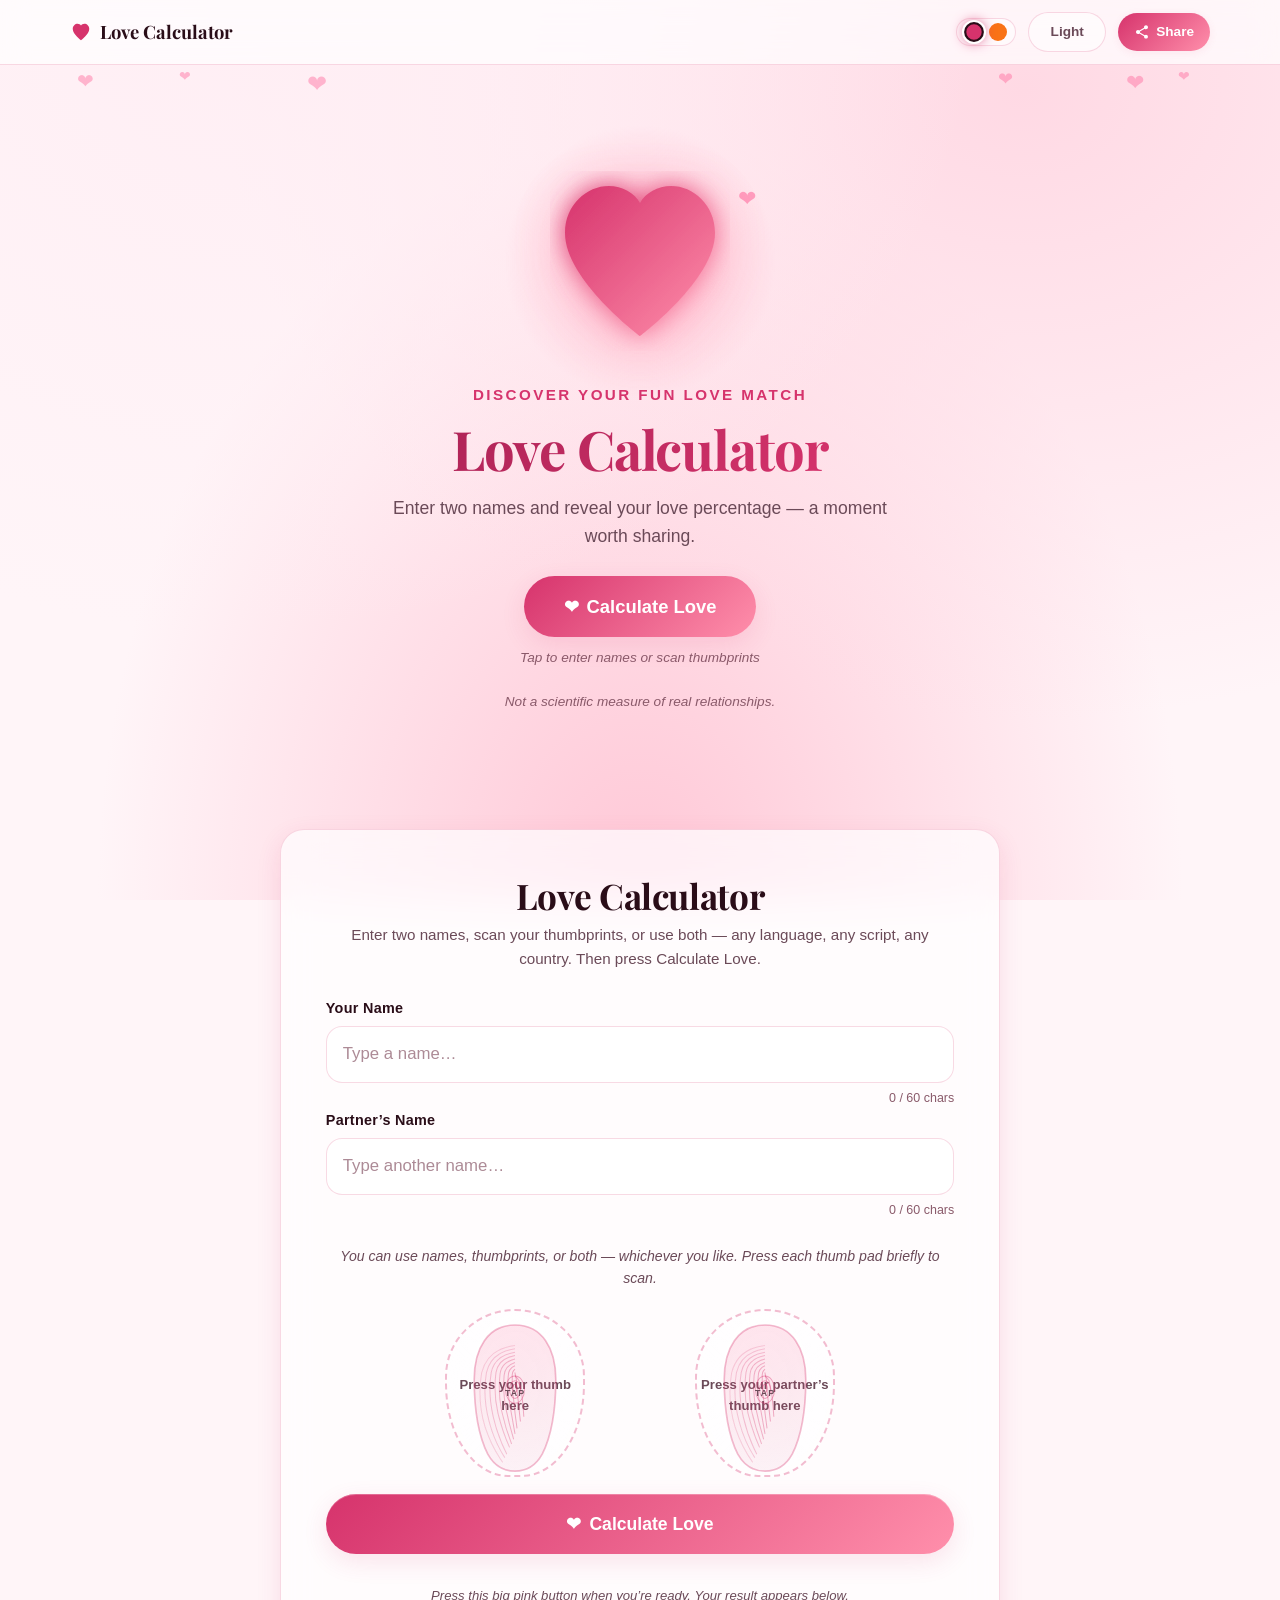
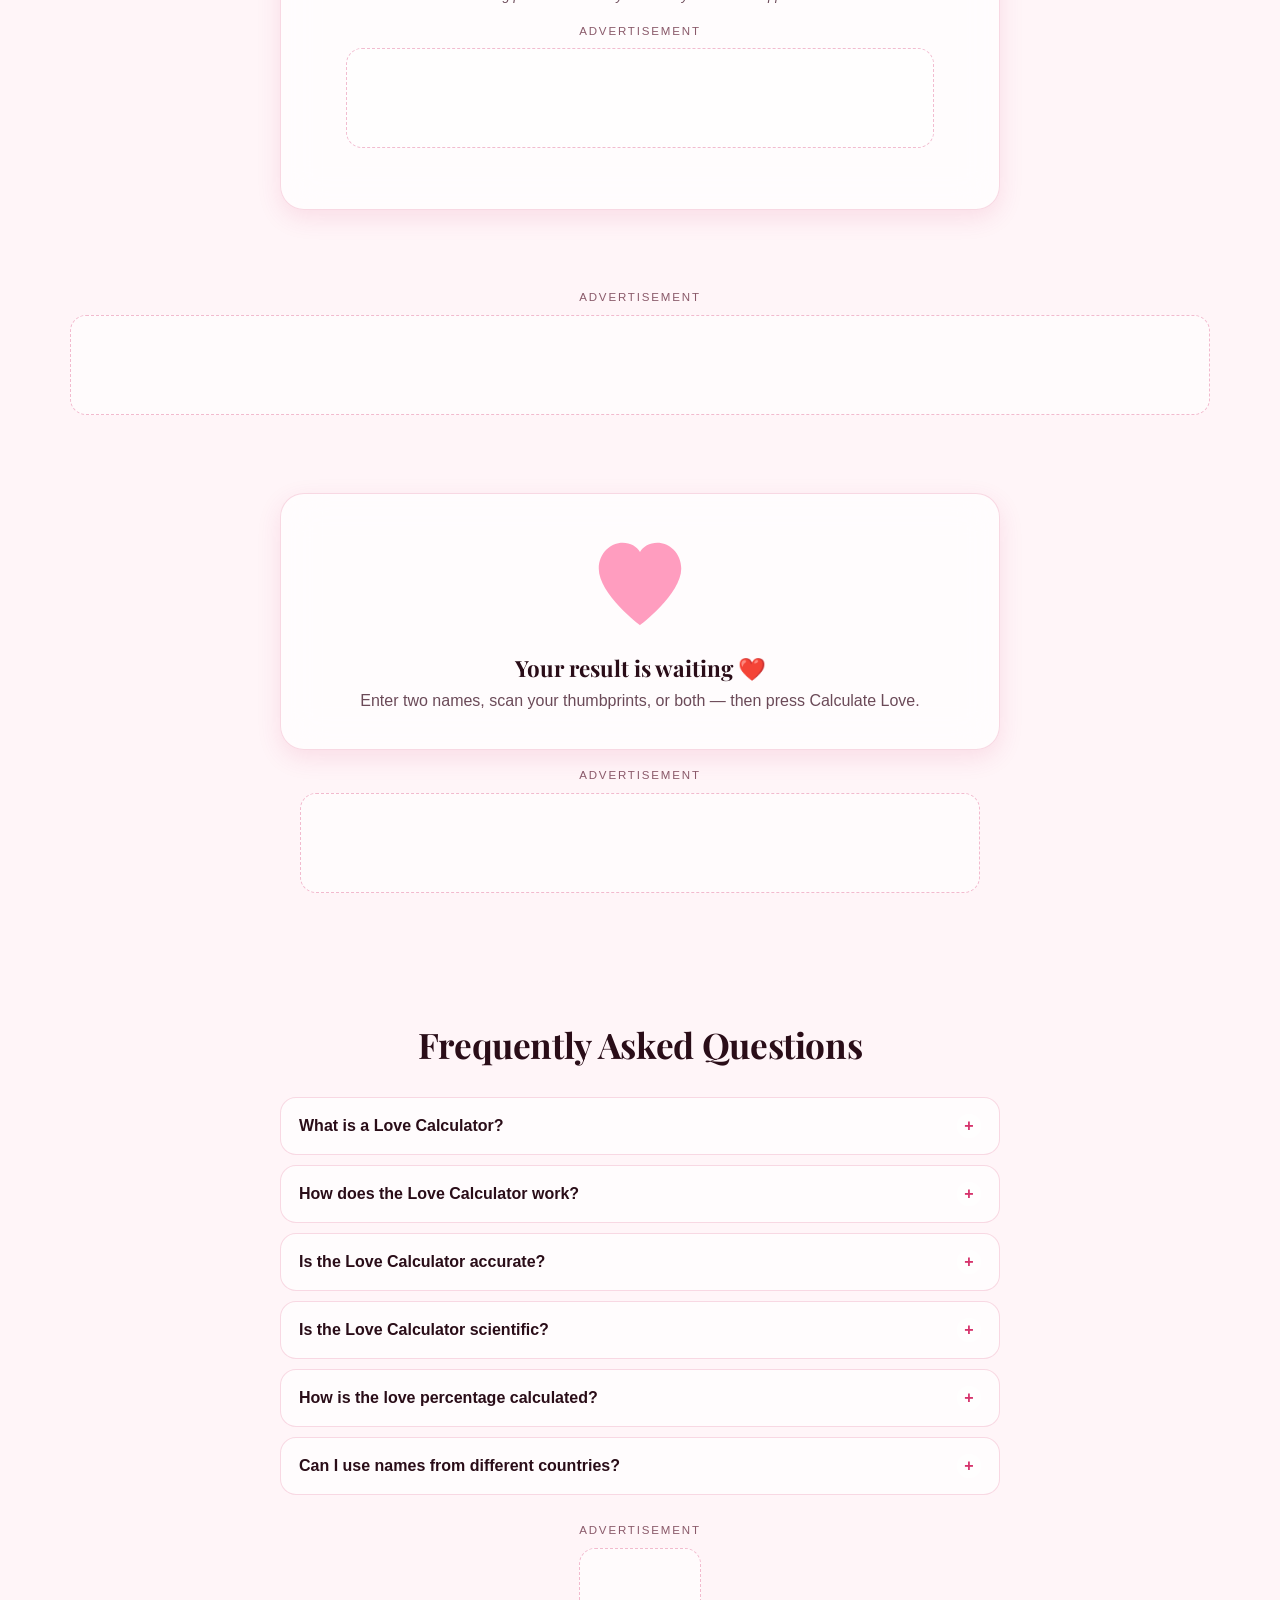
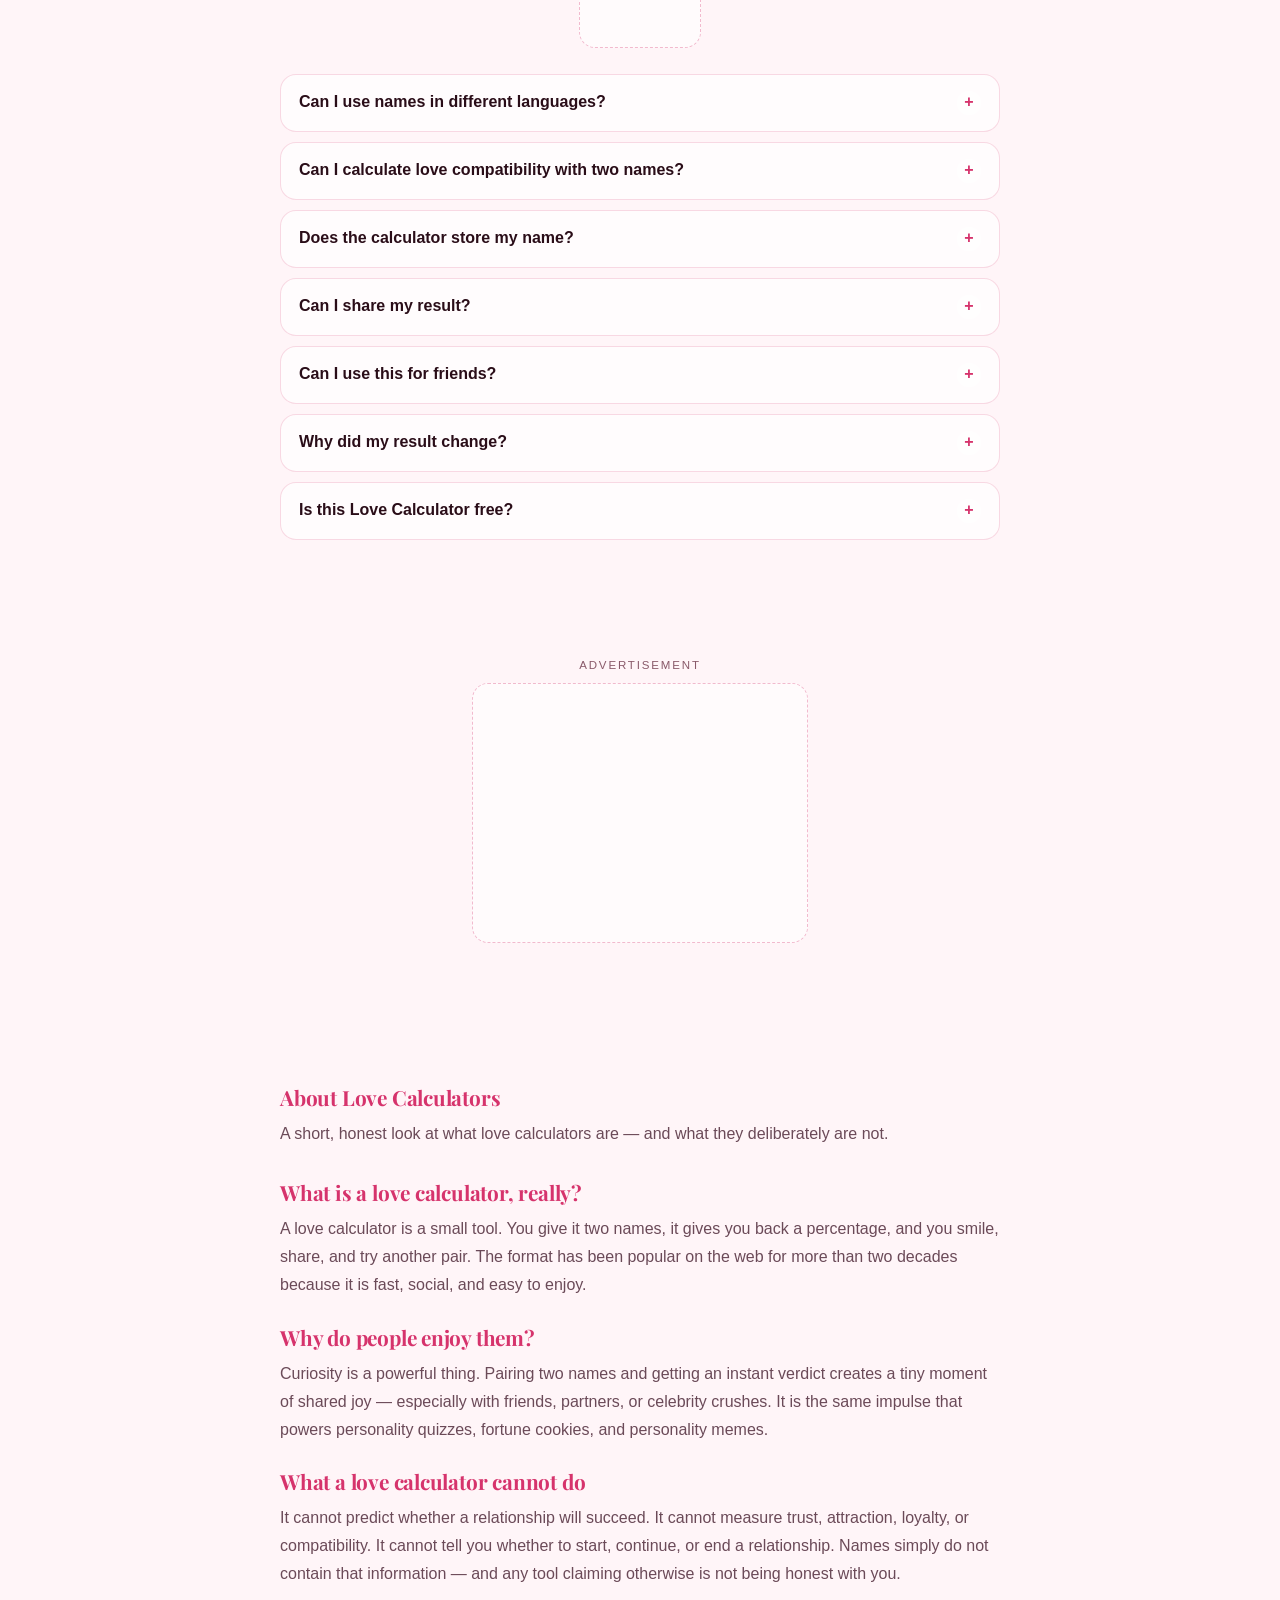
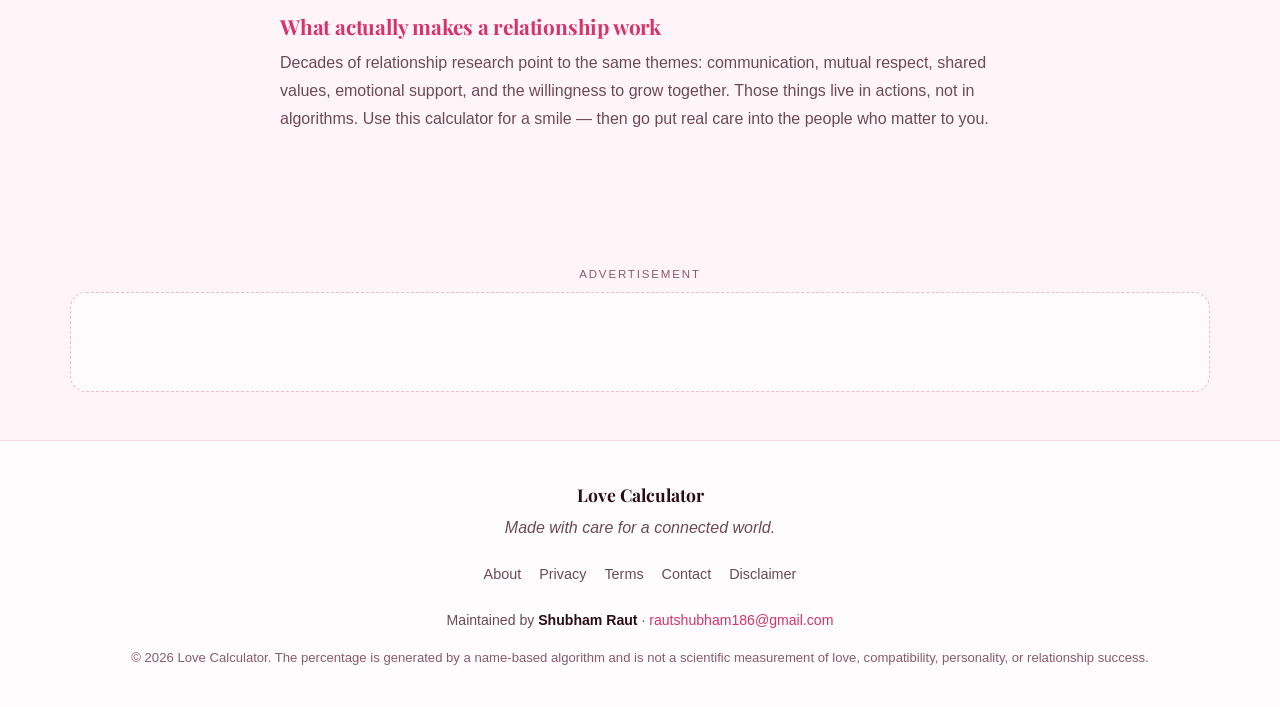
==== commit 6203571c: "Update index.html" ====
--- a/index.html
+++ b/index.html
@@ -7,7 +7,7 @@
   <!-- SEO meta is finalized by seo.js at runtime; these are safe static fallbacks. -->
   <title>Love Calculator — Fun Love Match Percentage</title>
   <meta name="description" content="Enter two names and reveal your love percentage. Original algorithm, full Unicode support, mobile-first, accessible, privacy-friendly." />
-  <link rel="canonical" href="https://example.com/love-calculator/" />
+  <link rel="canonical" href="https://rautshubham186-ui.github.io/LoveCalculator/" />
   <meta name="robots" content="index,follow,max-image-preview:large" />
   <meta name="theme-color" content="#fff5f8" />
 
@@ -16,15 +16,15 @@
   <meta property="og:site_name" content="Love Calculator" />
   <meta property="og:title" content="Love Calculator — Fun Love Match Percentage" />
   <meta property="og:description" content="Enter two names and reveal your love percentage. Original algorithm, full Unicode support, mobile-first, accessible, privacy-friendly." />
-  <meta property="og:url" content="https://example.com/love-calculator/" />
-  <meta property="og:image" content="https://example.com/love-calculator/og-cover.png" />
+  <meta property="og:url" content="https://rautshubham186-ui.github.io/LoveCalculator/" />
+  <meta property="og:image" content="https://rautshubham186-ui.github.io/LoveCalculator/og-cover.png" />
   <meta property="og:image:alt" content="Two names inside a glowing heart with a love percentage." />
 
   <!-- Twitter / X -->
   <meta name="twitter:card" content="summary_large_image" />
   <meta name="twitter:title" content="Love Calculator — Fun Love Match Percentage" />
   <meta name="twitter:description" content="Enter two names and reveal your love percentage. Original algorithm, full Unicode support, mobile-first, accessible, privacy-friendly." />
-  <meta name="twitter:image" content="https://example.com/love-calculator/og-cover.png" />
+  <meta name="twitter:image" content="https://rautshubham186-ui.github.io/LoveCalculator/og-cover.png" />
   <meta name="twitter:image:alt" content="Two names inside a glowing heart with a love percentage." />
 
   <!-- Favicon (inline SVG heart) -->
@@ -66,10 +66,6 @@
         <span class="lc-brand__heart" aria-hidden="true"></span>
         <span id="lc-brand">Love Calculator</span>
       </a>
-      <nav class="lc-nav" aria-label="Primary">
-        <a href="#calculator" id="lc-nav-calculator">Love Calculator</a>
-        <a href="#faq" id="lc-nav-faq">Love Calculator FAQ</a>
-      </nav>
       <div class="lc-header-controls">
         <div class="lc-palette-picker" role="radiogroup" aria-label="Color theme">
           <button type="button" class="lc-palette-swatch" data-palette="rose"    aria-label="Rose Romance palette"  style="--swatch-color:#d6336c"></button>
@@ -551,14 +547,14 @@
        animation.js, theme.js, sharing.js, seo.js are independent.
        app.js is last; it wires everything to the DOM.
        ================================================================= -->
-  <script src="js/translations.js?v=20" defer></script>
-  <script src="js/international.js?v=20" defer></script>
-  <script src="js/calculator.js?v=20" defer></script>
-  <script src="js/animation.js?v=20" defer></script>
-  <script src="js/theme.js?v=20" defer></script>
-  <script src="js/sharing.js?v=20" defer></script>
-  <script src="js/seo.js?v=20" defer></script>
-  <script src="js/app.js?v=20" defer></script>
+  <script src="js/translations.js" defer></script>
+  <script src="js/international.js" defer></script>
+  <script src="js/calculator.js" defer></script>
+  <script src="js/animation.js" defer></script>
+  <script src="js/theme.js" defer></script>
+  <script src="js/sharing.js" defer></script>
+  <script src="js/seo.js" defer></script>
+  <script src="js/app.js" defer></script>
 
   <script>
     // Set current year in footer
